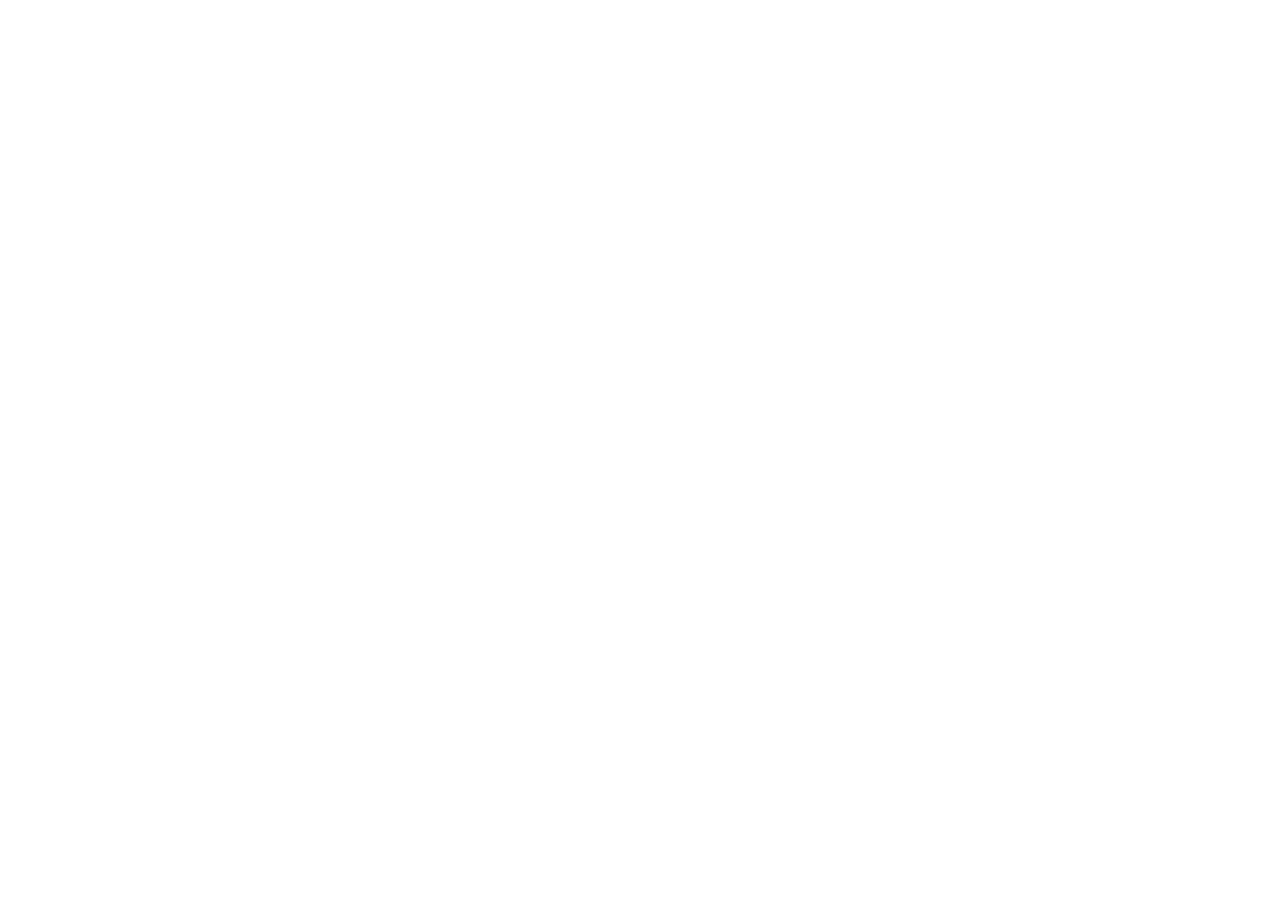
==== index.html @ dd800d95 "index.html aangemaakt" ====
<!DOCTYPE html>
<html lang="nl">
<head>
        <meta charset="UTF-8">
        <meta name="viewport" content="width=device-width, initial-scale=1.0">
        <Title>Designing for Recognition</Title>
        <link rel="stylesheet" href="https://khouam.github.io/look-and-feel-styleguide/styleguide-design-for-recognition.css">
        <link rel="stylesheet" href="styles.css">
</head>
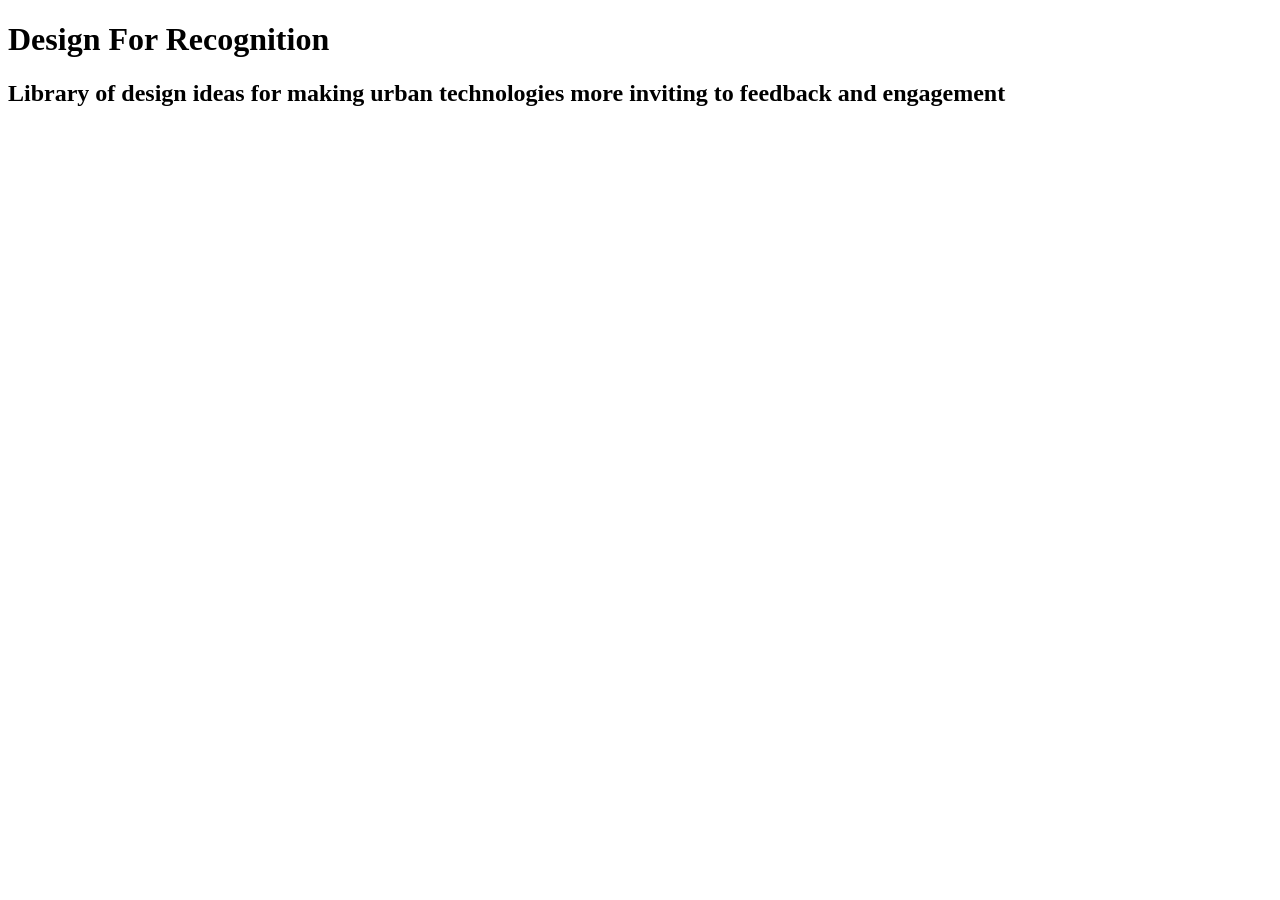
==== commit 2f53b022: "header, introduction toegevoegd" ====
--- a/index.html
+++ b/index.html
@@ -7,3 +7,10 @@
         <link rel="stylesheet" href="https://khouam.github.io/look-and-feel-styleguide/styleguide-design-for-recognition.css">
         <link rel="stylesheet" href="styles.css">
 </head>
+<body>
+    <header>
+        <h1>Design For Recognition</h1>
+    </header>
+    <section class="introduction">
+        <h2>Library of design ideas for making urban technologies more inviting to feedback and engagement</h2>
+    </section>
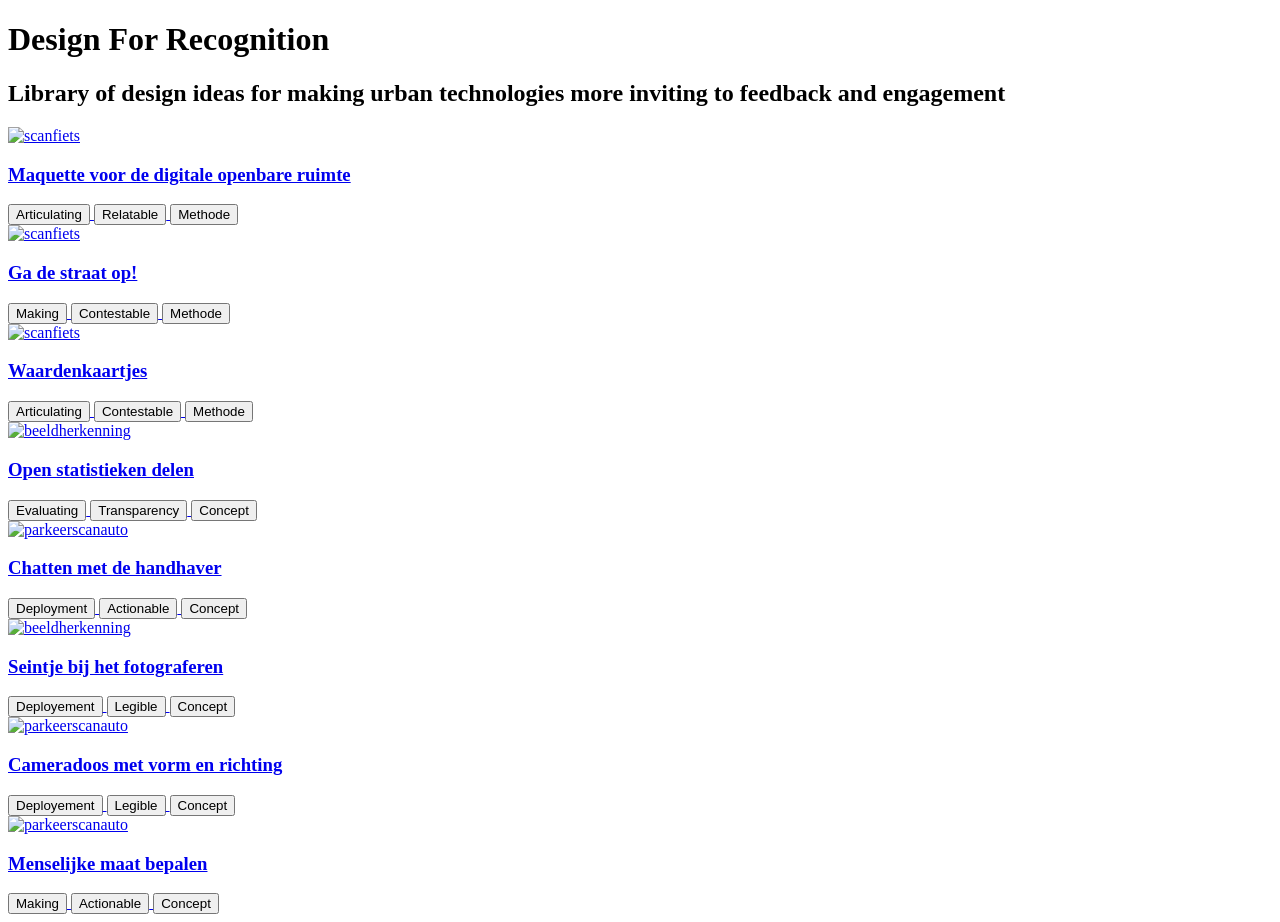
==== commit 971d31d2: "casestudies + lege footer toegevoegd" ====
--- a/index.html
+++ b/index.html
@@ -14,3 +14,138 @@
     <section class="introduction">
         <h2>Library of design ideas for making urban technologies more inviting to feedback and engagement</h2>
     </section>
+<section class="case-studies">
+    <article class="card-wrapper case-study5" aria-label="Maquette Voor De Digitale Openbare Ruimite">
+              <a class="card-link" href="detailpagina's/casestudy5.html">
+              <div class="card">
+                  <section class="content">
+                      <img alt="scanfiets" class ="card-img" src="assets/SCANFIETSEXPERIMENT_ML-22-2048x1365.jpeg">  
+                      <h3 class="card-title">Maquette voor de digitale openbare ruimte</h3> 
+                       <section class="tags">
+                          <button href="#" class="bttn btn-process">Articulating</button>
+                          <button href="#" class="bttn btn-participatie">Relatable</button>
+                          <button href="#" class="bttn btn-uitvoering">Methode</button>
+                      </section>
+                  </section>
+              </div> 
+              </a>
+            </article>
+
+            <article class="card-wrapper case-study6" aria-label="Ga De Straat Op!">
+                <a class="card-link" href="detailpagina's/casestudy6.html">
+                <div class="card">
+                    <section class="content">
+                        
+                        <img alt="scanfiets" class ="card-img" src="assets/SCANFIETSEXPERIMENT_ML-22-2048x1365.jpeg">
+                        <h3 class="card-title">Ga de straat op!</h3>
+                         <section class="tags">
+                            <button href="#" class="bttn btn-process">Making</button>
+                            <button href="#" class="bttn btn-participatie">Contestable</button>
+                            <button href="#" class="bttn btn-uitvoering">Methode</button>
+                        </section>
+                   </section>   
+                </div> 
+                </a>
+            </article>
+
+            <article class="card-wrapper case-study7" aria-label="Waardenkaartjes">
+                <a class="card-link" href="detailpagina's/casestudy7.html">
+                
+                    <section class="content">
+                        
+                        <img alt="scanfiets" class ="card-img" src="assets/SCANFIETSEXPERIMENT_ML-22-2048x1365.jpeg">
+                        <h3 class="card-title">Waardenkaartjes</h3>
+                         <section class="tags">
+                            <button href="#" class="bttn btn-process">Articulating</button>
+                            <button href="#" class="bttn btn-participatie">Contestable</button>
+                            <button href="#" class="bttn btn-uitvoering">Methode</button>
+                        </section>
+                    </section>
+              
+                </a>
+            </article>  
+
+            <article class="card-wrapper case-study1" aria-label="Open Statistieken Delen">
+                <a class="card-link" href="detailpagina's/casestudy1.html">
+                <div class="card">
+                    <section class="content">
+                        <img alt="beeldherkenning " class ="card-img" src="assets/Human-Values-for-Smarter-Cities_01_main-image-1024x575.png">
+                        <h3 class="card-title">Open statistieken delen</h3>
+                        <section class="tags">
+                            <button href="#" class="bttn btn-process">Evaluating</button>
+                            <button href="#" class="bttn btn-participatie">Transparency</button>
+                            <button href="#" class="bttn btn-uitvoering">Concept</button>
+                        </section>
+                    </section> 
+                </div>    
+                </a>
+            
+            </article>
+             <article class="card-wrapper case-study2" aria-label="Chatten Met De Handhaver">
+                <a href="detailpagina's/casestudy2.html">
+                <div class="card">
+                    <section class="content">
+
+                        <img alt="parkeerscanauto" class ="card-img" src="assets/Human-Values-for-Smarter-Cities_02_MDD-students-prototype-1024x768.jpeg">
+                        <h3 class="card-title">Chatten met de handhaver</h3>
+                         <section class="tags">
+                            <button href="#" class="bttn btn-process">Deployment</button>
+                            <button href="#" class="bttn btn-participatie">Actionable</button>
+                            <button href="#" class="bttn btn-uitvoering">Concept</button>
+                        </section>
+                     </section>
+                </div>  
+                </a>         
+            </article>
+            <article class="card-wrapper case-study3" aria-label="Seintje Bij Het Fotograferen">
+                <a class="card-link" href="detailpagina's/casestudy3.html">
+                <div class="card">
+                    <section class="content">
+                        <img alt="beeldherkenning" class ="card-img" src="assets/Human-Values-for-Smarter-Cities_01_main-image-1024x575.png">
+                        <h3 class="card-title">Seintje bij het fotograferen</h3>
+                         <section class="tags">
+                            <button href="#" class="bttn btn-process">Deployement</button>
+                            <button href="#" class="bttn btn-participatie">Legible</button>
+                            <button href="#" class="bttn btn-uitvoering">Concept</button>
+                        </section>
+                    </section>  
+                </div>
+                </a>
+            </article>
+            <article class="card-wrapper case-study4" aria-label="Cameradoos Met Vorm En Richting">
+                <a class="card-link" href="detailpagina's/casestudy4.html">
+                <div class="card">
+                    <section class="content">
+                        
+                        <img alt="parkeerscanauto " class ="card-img" src="assets/Human-Values-for-Smarter-Cities_02_MDD-students-prototype-1024x768.jpeg">
+                        <h3 class="card-title">Cameradoos met vorm en richting</h3>
+                         <section class="tags">
+                            <button href="#" class="bttn btn-process">Deployement</button>
+                            <button href="#" class="bttn btn-participatie">Legible</button>
+                            <button href="#" class="bttn btn-uitvoering">Concept</button>
+                        </section>
+                    </section>  
+                </div>  
+                </a>
+            </article>
+            <article class="card-wrapper case-study8" aria-label="Menselijke Maat Bepalen">
+                <a class="card-link" href="detailpagina's/casestudy8.html">
+                <div class="card">
+                    <section class="content">
+                        
+                        <img alt="parkeerscanauto" class ="card-img" src="assets/Human-Values-for-Smarter-Cities_02_MDD-students-prototype-1024x768.jpeg">
+                        <h3 class="card-title">Menselijke maat bepalen</h3>
+                         <section class="tags">
+                            <button href="#" class="bttn btn-process">Making</button>
+                            <button href="#" class="bttn btn-participatie">Actionable</button>
+                            <button href="#" class="bttn btn-uitvoering">Concept</button>
+                        </section>
+                    </section>
+                </div> 
+                </a>
+            </article>
+        </section>
+</body>
+<footer>
+
+</footer>
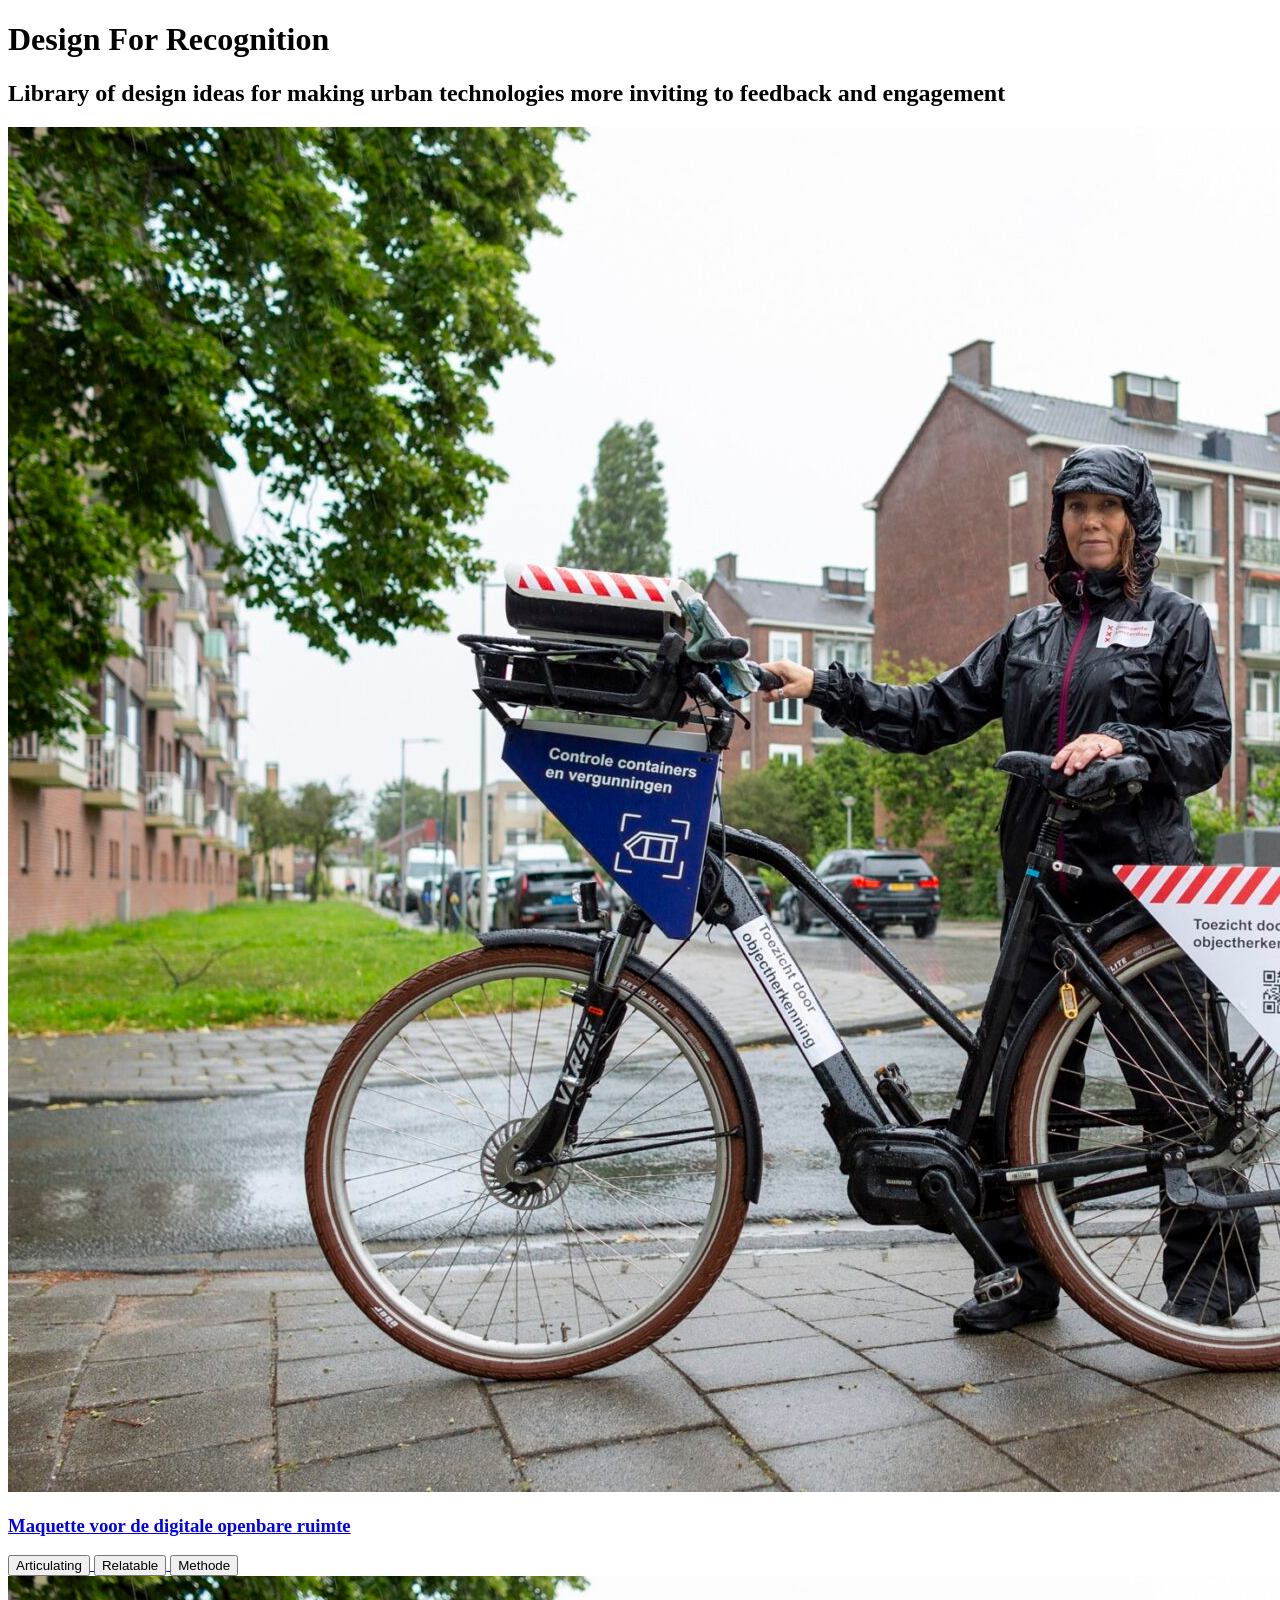
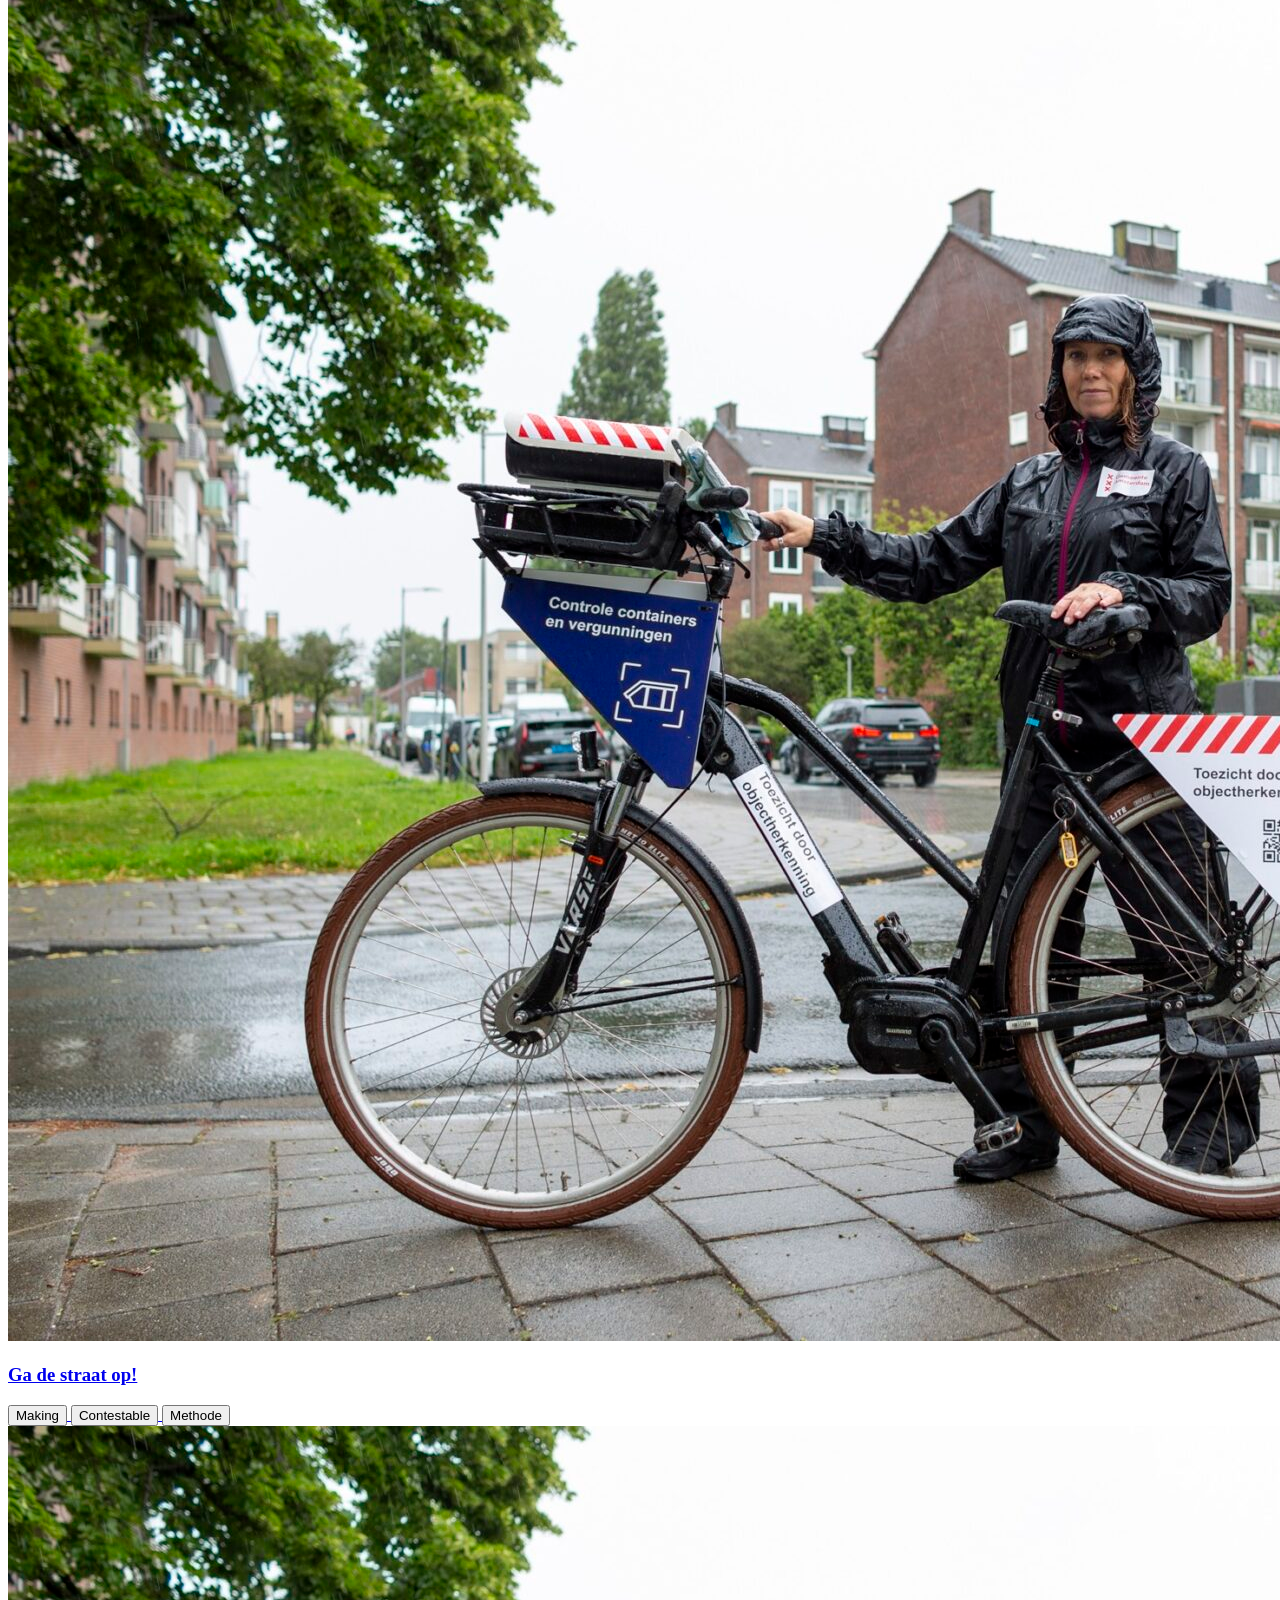
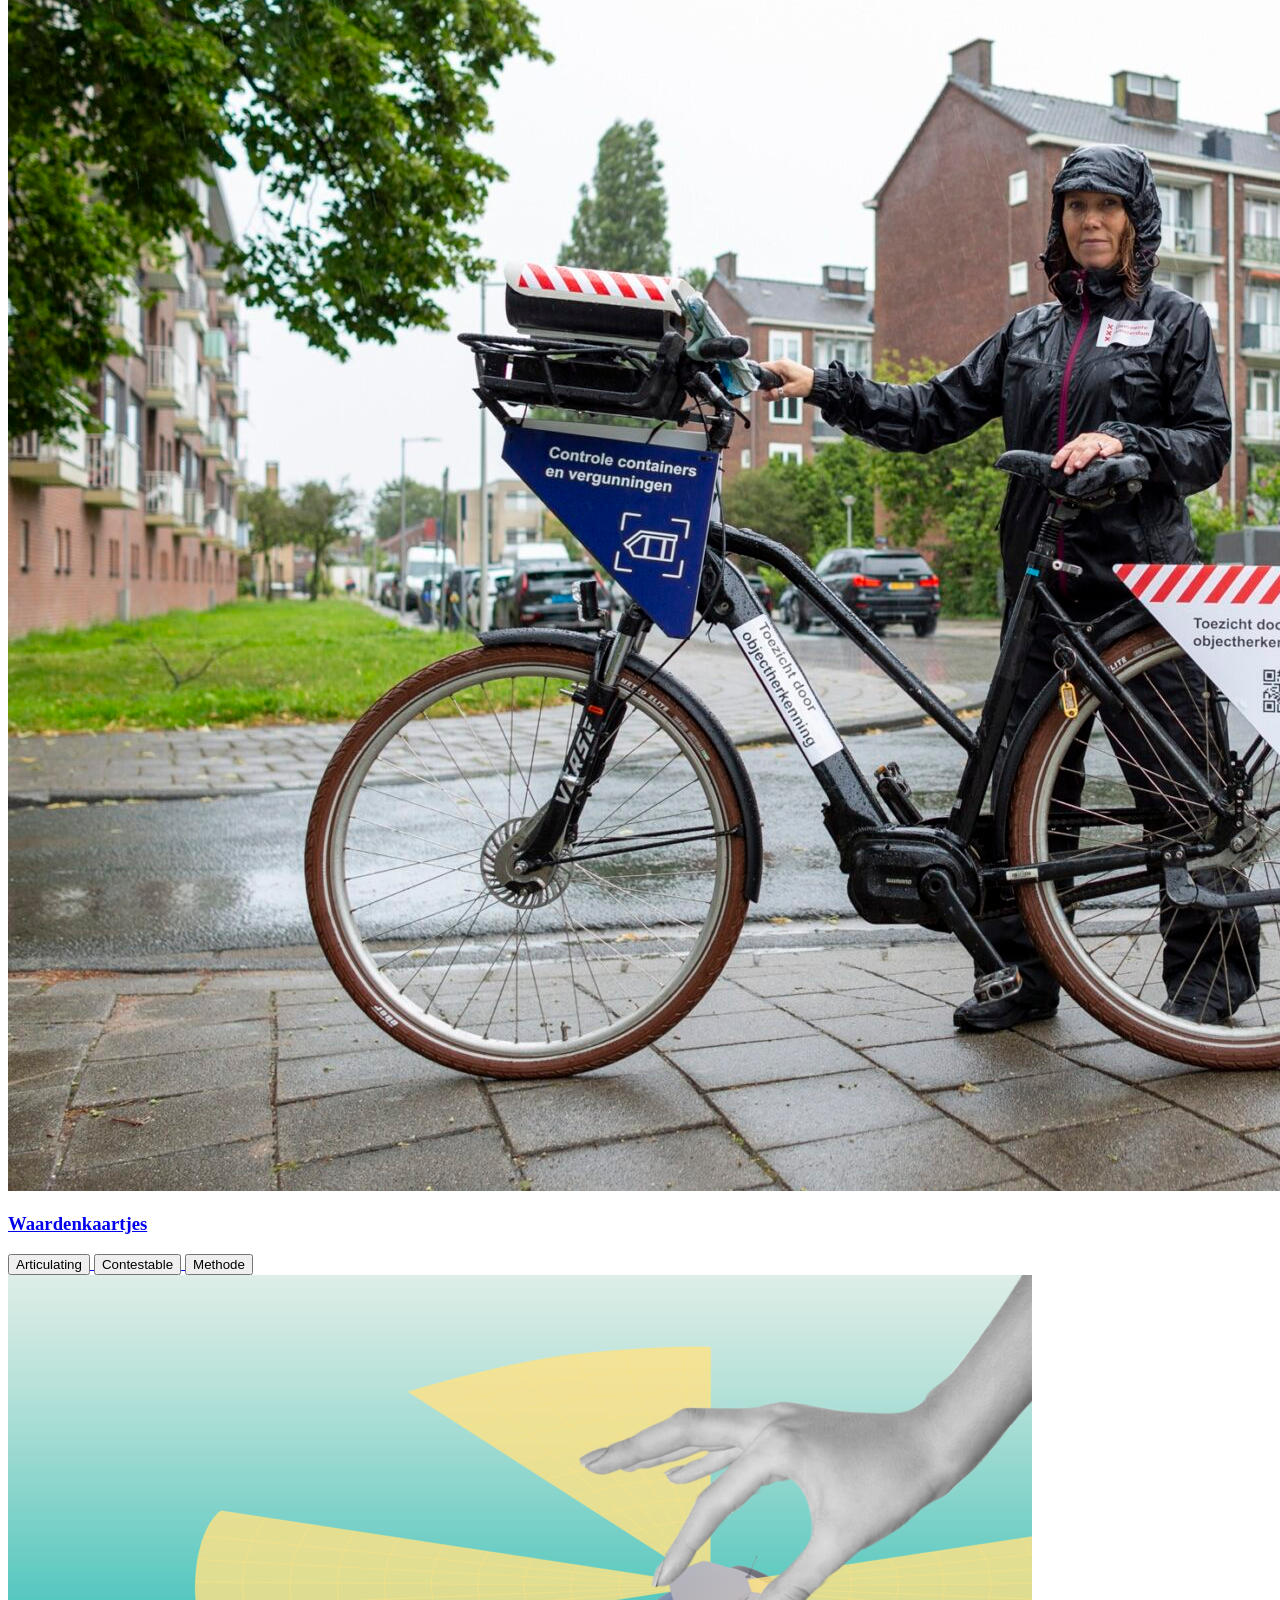
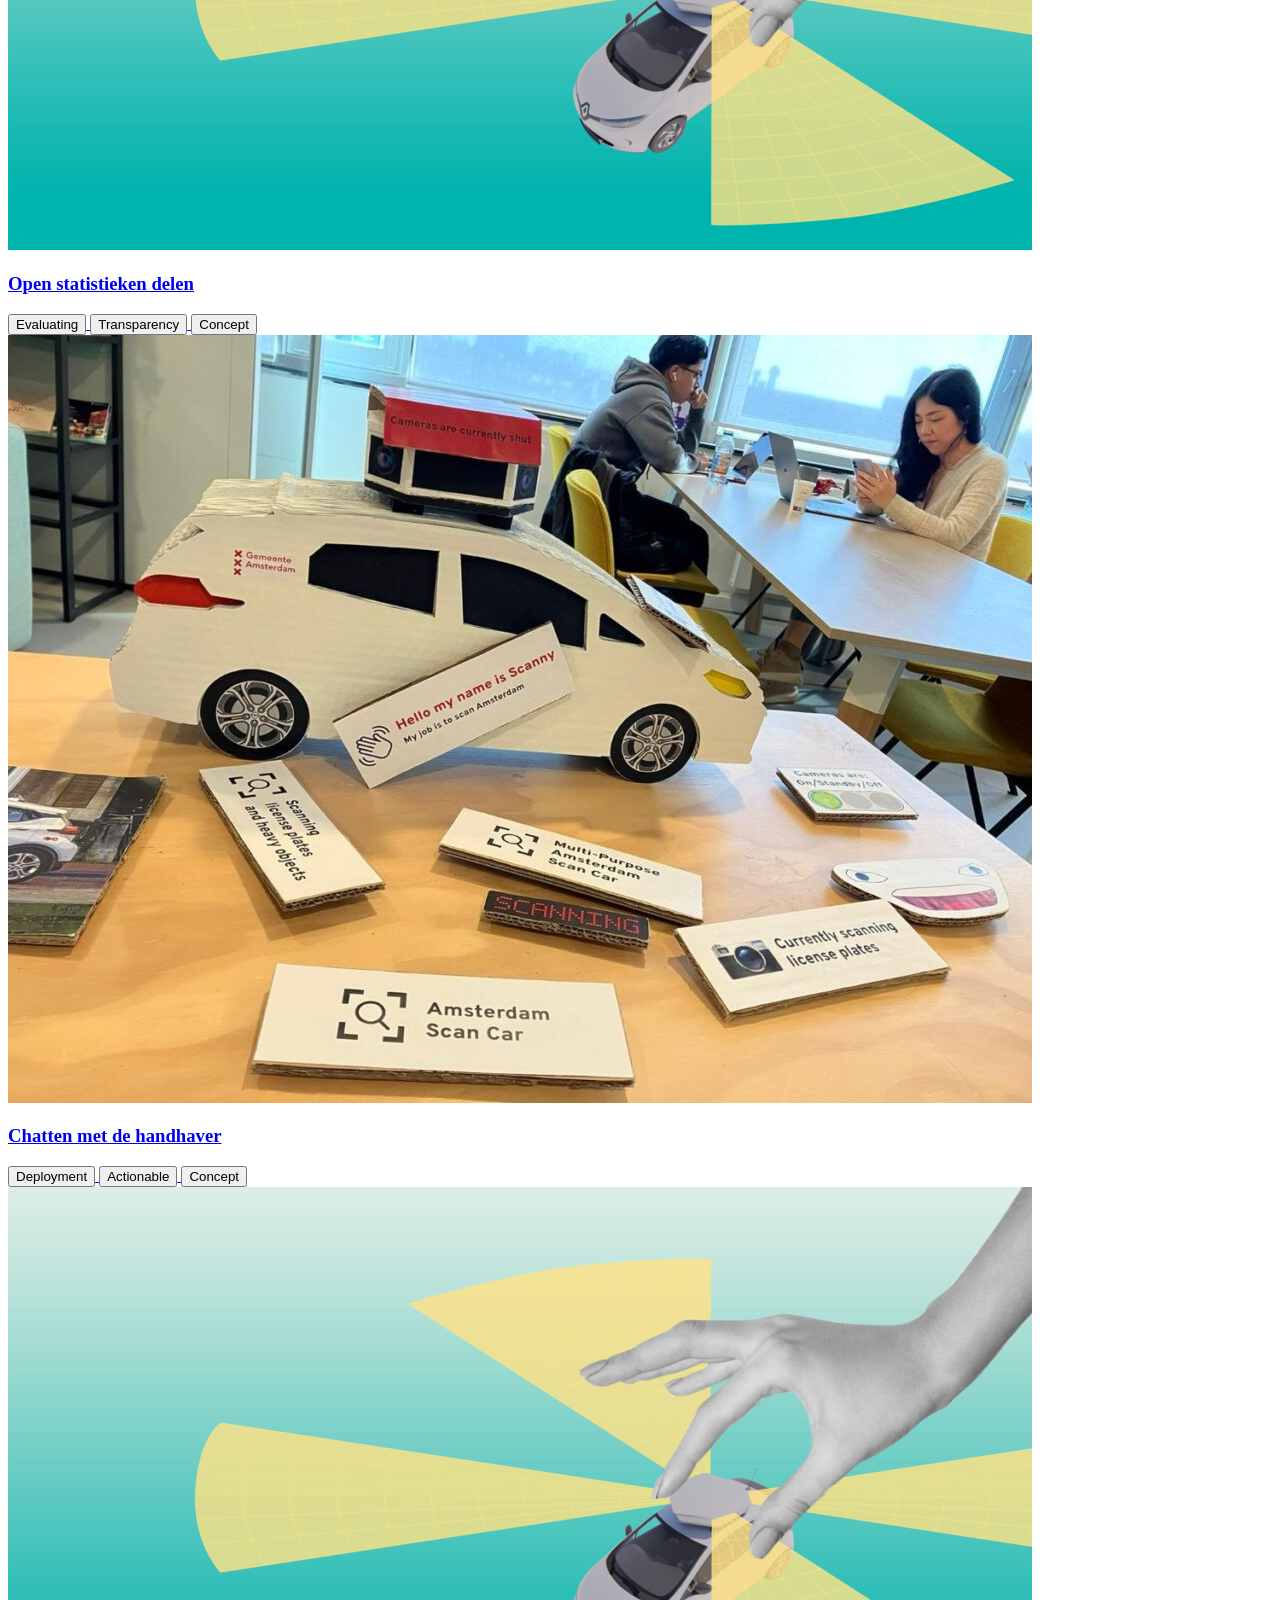
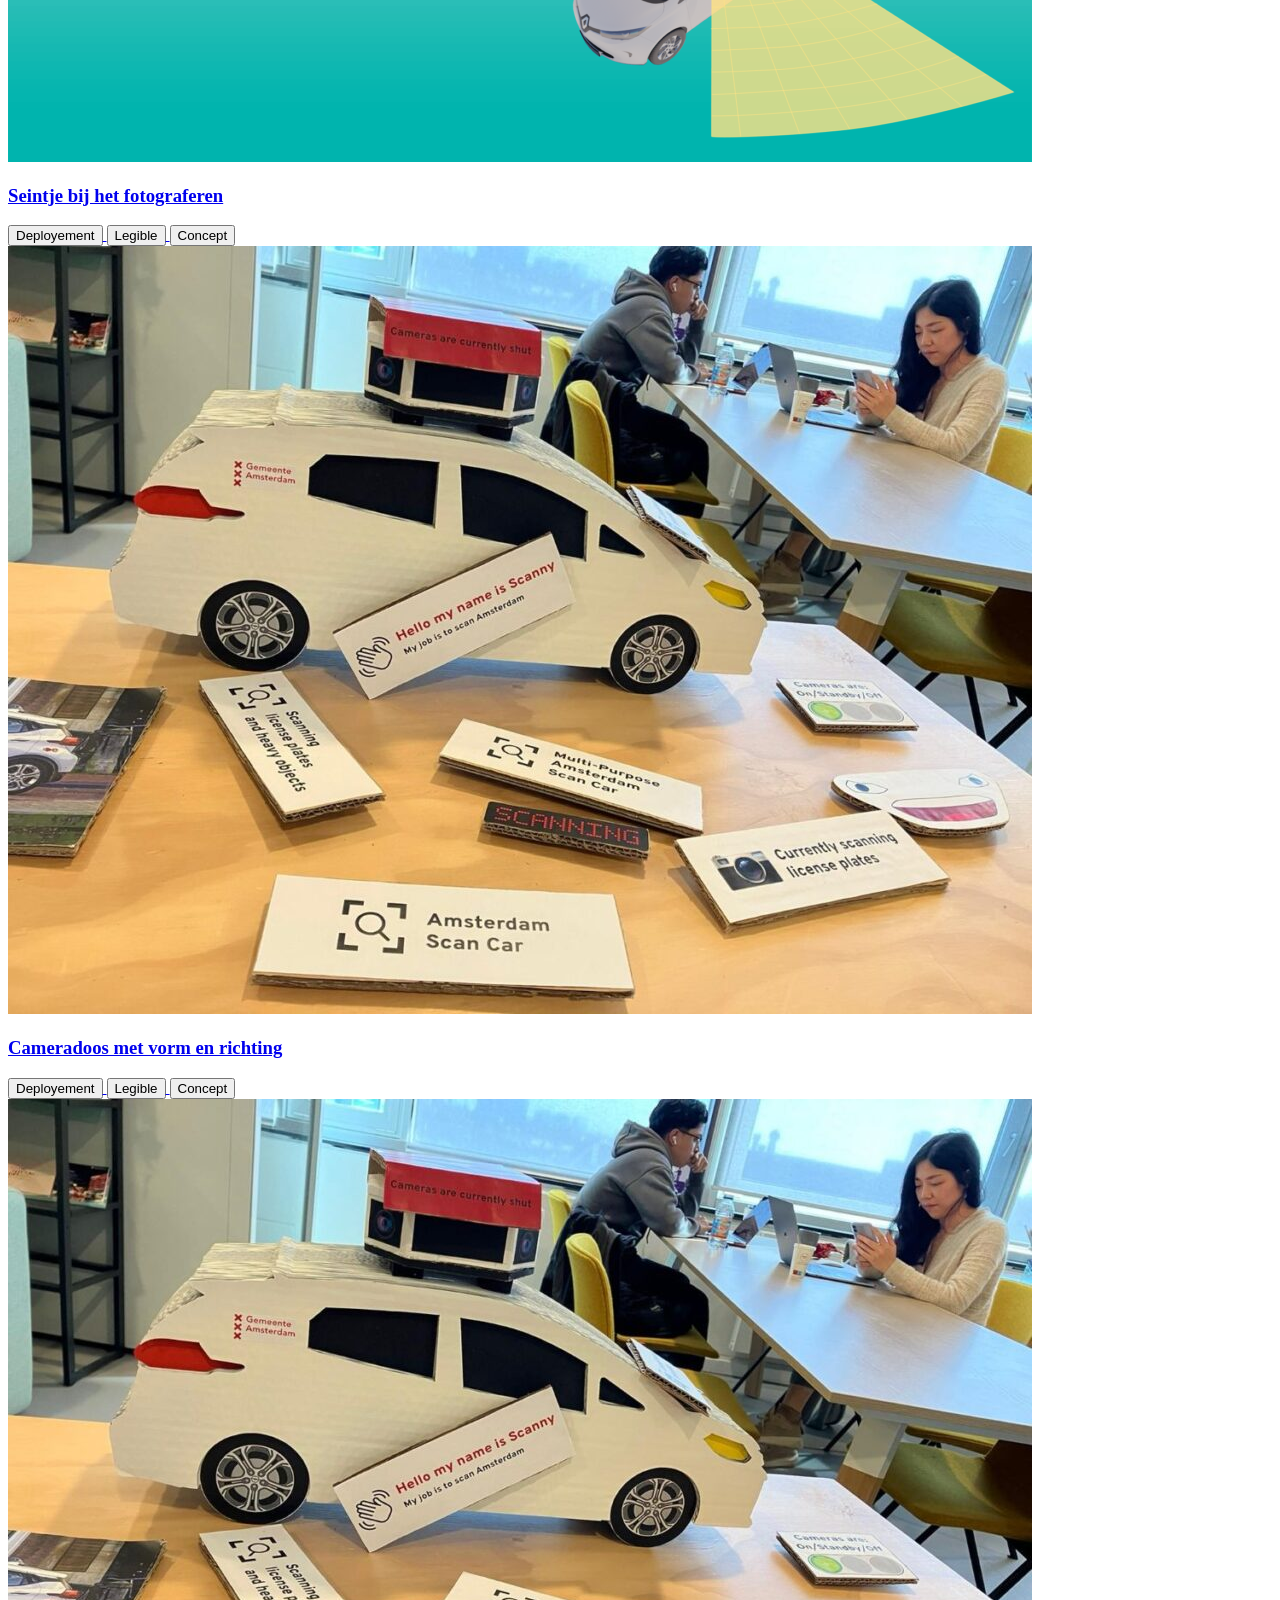
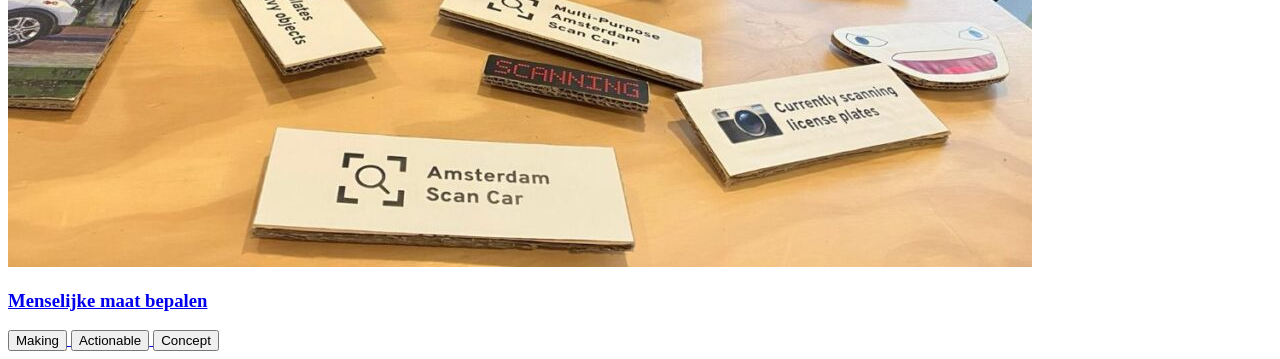
==== commit 44f88ab1: "header class name change" ====
--- a/index.html
+++ b/index.html
@@ -8,7 +8,7 @@
         <link rel="stylesheet" href="styles.css">
 </head>
 <body>
-    <header>
+    <header class="header-banner">
         <h1>Design For Recognition</h1>
     </header>
     <section class="introduction">
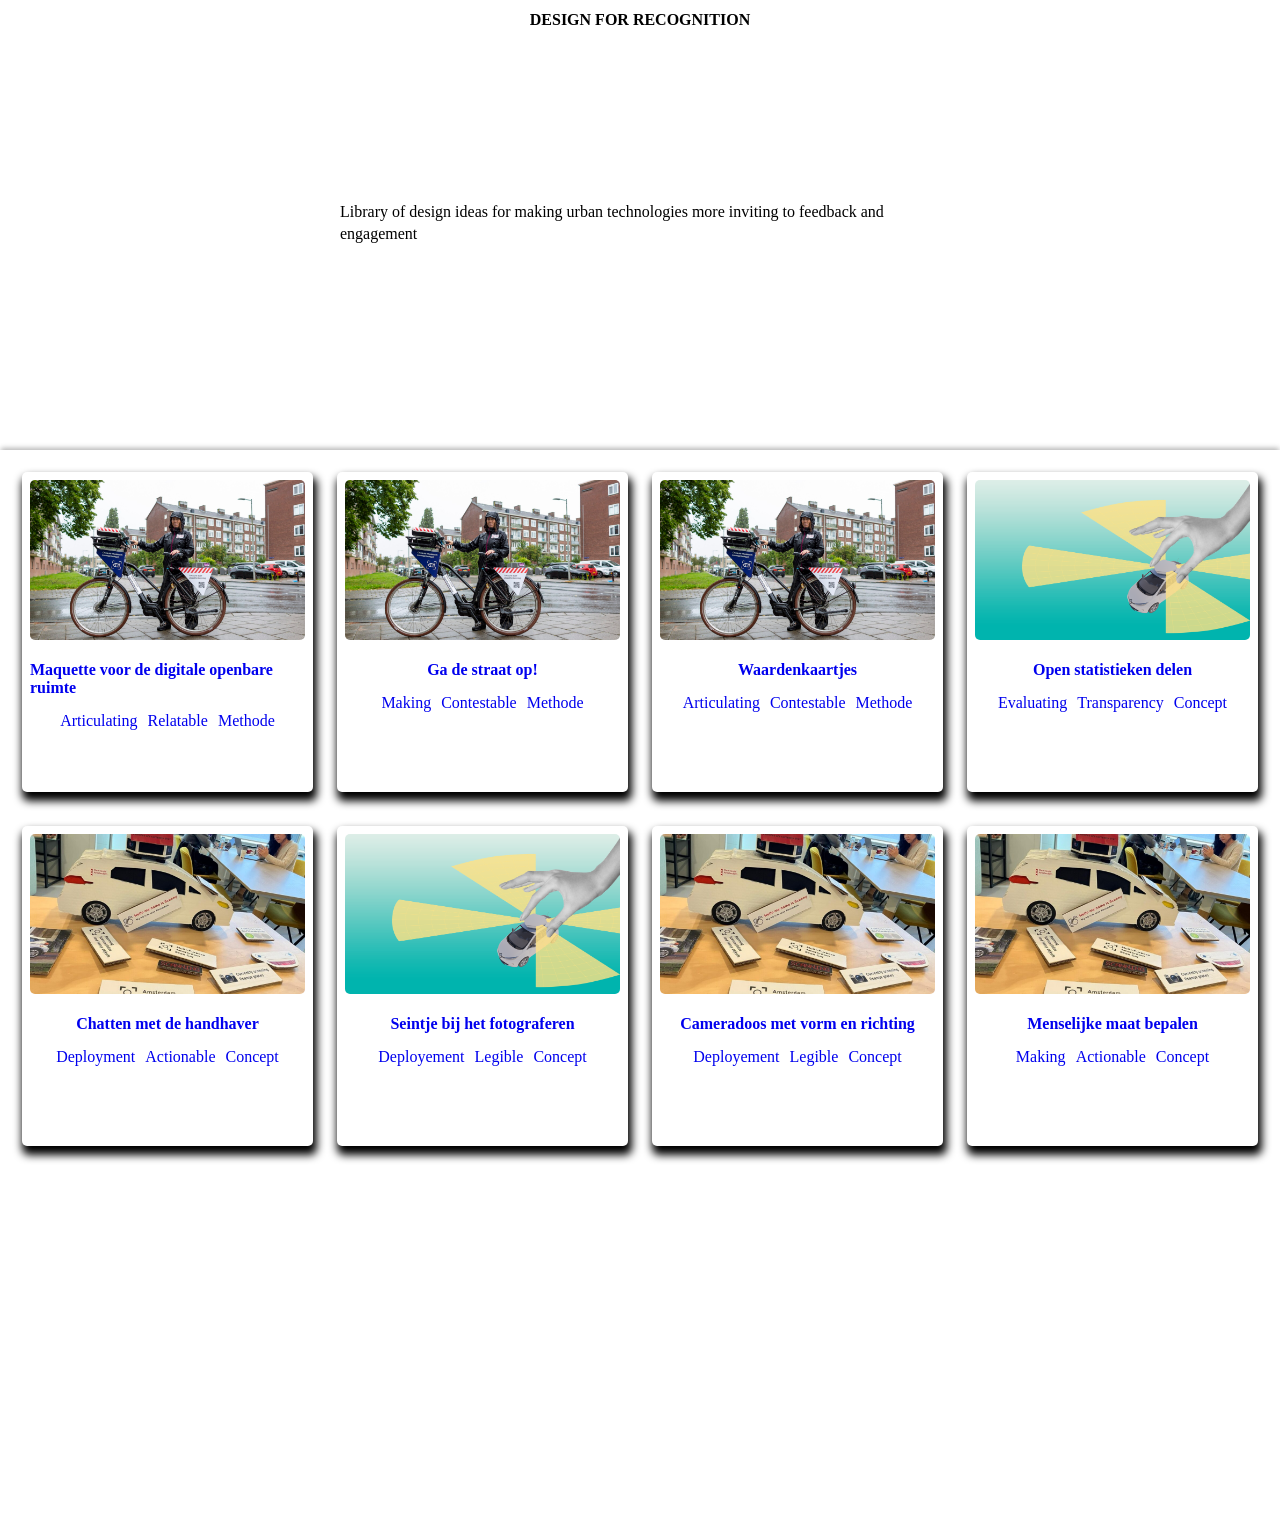
==== commit 3745d646: "interactie js" ====
--- a/index.html
+++ b/index.html
@@ -6,6 +6,7 @@
         <Title>Designing for Recognition</Title>
         <link rel="stylesheet" href="https://khouam.github.io/look-and-feel-styleguide/styleguide-design-for-recognition.css">
         <link rel="stylesheet" href="styles.css">
+        <script defer src="script.js"></script>
 </head>
 <body>
     <header class="header-banner">
--- a/styles.css
+++ b/styles.css
@@ -0,0 +1,193 @@
+* {
+    box-sizing: border-box;
+    scroll-behavior: smooth;
+}
+
+body {
+  margin: 0;
+  padding: 0;
+  box-sizing: border-box;
+  background-color: var(--color-text-secondary);
+}
+
+
+.header-banner {
+    display: flex;
+    flex-direction: row;
+    position: fixed;
+    width: 100%;
+    height: auto;
+    background-color: var(--color-secondary);
+    overflow-y: scroll;
+    transition: all 0.3s;
+    /* box-shadow: 0px 4px 5px -1px rgba(0, 0, 0, 0.296); */
+
+    @media screen and (min-width: 481px) {
+        height: 95px;
+        width: 100%; 
+        align-content: center;
+        justify-content: center;
+    }
+    @media screen and (min-width: 961px) {
+        height: 92px;
+        width: 100%;
+        align-content: center;
+        justify-content: center;
+    }
+}
+
+/* .change{
+  background-color: var(--color-text-primary);
+  font-size: var(--font-size-h3);
+} */
+
+.introduction {
+    display: flex;
+    flex-direction: column;
+    justify-content: center;
+    align-items: center;
+    background-color: var(--color-text-primary);
+    width: 100%;
+    height: 50vh;
+
+    @media screen and(min-width: 961px) {
+        flex-direction: row;
+        justify-content: space-between;
+        padding-right: 380px;
+        
+    }
+}
+/* Typografie */
+h1 {
+  font-size: clamp(2.25rem, 1.0141rem + 5.0704vw, 4.5rem);
+  font-weight: 600;
+  text-transform: uppercase;
+  transition: font-size 0.3s ease;
+}
+
+h1.change {
+  font-size: var(--font-size-h3);
+}
+
+h2 {
+  font-size: var(--font-size-h4);
+  font-weight: var(--font-weight-light);
+  color: var(--color-highlight);
+  margin-top: 10px;
+  line-height: 1.4;
+  max-width: 75ch;
+}
+
+h3{
+  font-size: var(--font-size-h5);
+}
+
+a {
+  text-decoration: none;
+}
+
+/* Card styling */
+.case-studies {
+  background: var(--color-primary);
+  box-shadow: 0px -3px 5px -1px rgba(0, 0, 0, 0.296);
+  padding: 10px;
+  display: grid;
+  grid-template-columns: 1fr;
+  row-gap: 10px;
+
+  @media screen and (min-width: 481px) {
+    grid-template-columns: 1fr 1fr;
+  }
+  @media screen and (min-width: 961px) {
+    grid-template-columns: repeat(4, 1fr);
+    grid-template-rows: repeat(3, 1fr);
+  }
+}
+
+.card-wrapper {
+  background-color: var(--color-secondary);
+  margin: 12px;
+  padding: 0.5em;
+  border-radius: 5px;
+  max-width: 480px;
+  min-height: 320px;
+  box-shadow: 2px 7px 8px 2px #000000;
+
+  transition: scale 0.4s ease;
+
+  &:hover,
+  &:focus-visible {
+    scale: 1.1;
+  }
+}
+
+.card{  
+  display: flex;
+  flex-direction: column;
+}
+
+.card-img {
+  border-radius: 5px;
+  height: 160px;
+  width: 100%;
+  object-fit: cover;
+  object-position: center;
+  margin-bottom: 5px;
+} 
+
+.content {
+  display: flex;
+  flex-direction: column;
+  align-items: center;
+  color: var(--color-text-secondary);
+}
+
+
+/* button styling */
+.tags {
+  display: flex;
+  flex-flow: row wrap;
+  gap: 10px;
+  line-height: 1;
+}
+
+.bttn {
+  font-family: var(--font-family-heading);
+        font-weight: var(--font-weight-normal);
+        font-size: var(--font-size-p-s);
+        text-decoration: none;
+        line-height: var(--line-hight-s);
+        cursor: pointer;
+        padding: var(--btn-padding);
+        text-align: left;
+        vertical-align: middle;
+}
+
+.btn-process {
+  background-color: var(--color-text-secondary);
+        border: 2px solid var(--color-text-secondary);
+        color: var(--color-text-primary);
+        &:hover {
+            background-color: var(--color-primary);
+            box-shadow: inset 0px 0px 7px 2px rgba(0, 0, 0, 0.296);
+        }
+    }
+.btn-participatie {
+background-color: var(--color-highlight);
+        border: 2px solid var(--color-highlight);
+        color: var(--color-text-primary);
+        &:hover {
+            background-color: var(--color-primary);
+            box-shadow: inset 0px 0px 7px 2px rgba(0, 0, 0, 0.296);
+        }
+    }
+
+.btn-uitvoering {
+background-color: var(--color-tertiary);
+        border: 2px solid var(--color-tertiary);
+        color: var(--color-text-primary);
+        &:hover {
+            background-color: var(--color-primary);
+            /* box-shadow: inset 0px 0px 7px 2px rgba(0, 0, 0, 0.296); */
+        }
+    }
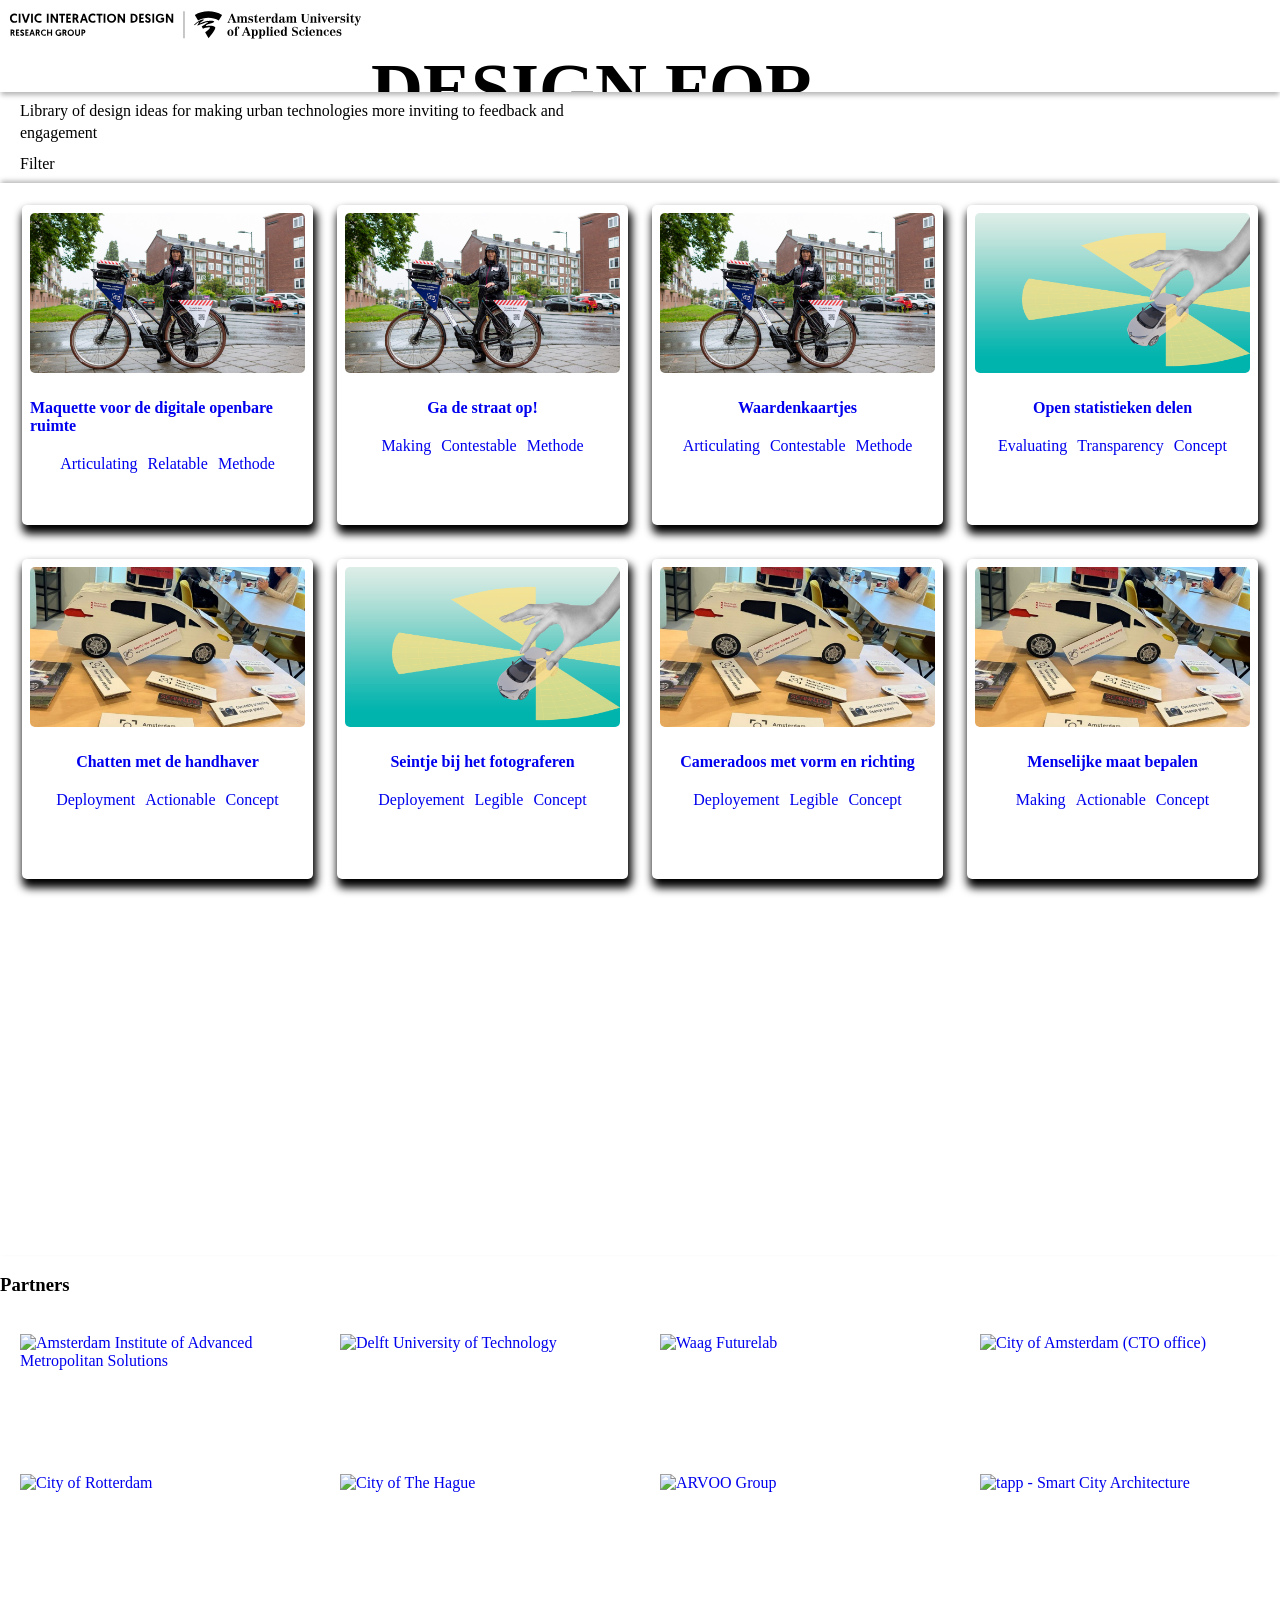
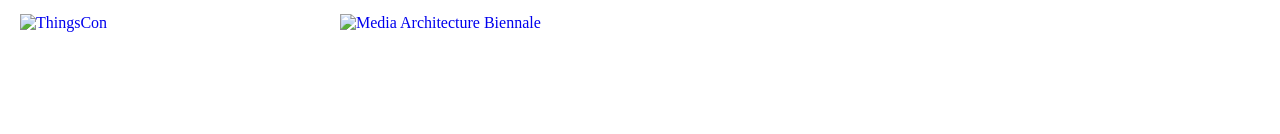
==== commit d85622ed: "content outline #15" ====
--- a/index.html
+++ b/index.html
@@ -10,56 +10,67 @@
 </head>
 <body>
     <header class="header-banner">
+       <svg xmlns="http://www.w3.org/2000/svg" viewBox="0 0 600 47" xml:space="preserve"><path d="m316 6.3 5.6 9.5c5.4-3.1 11.5-4.8 17.7-4.8 6.2 0 12.4 1.6 17.7 4.8l5.6-9.5c-6.8-4-14.8-6.3-23.3-6.3S322.9 2.3 316 6.3zM528.8 7.5c1 0 1.8-.8 1.8-1.8s-.8-1.8-1.8-1.8-1.8.8-1.8 1.8c.1 1 .8 1.8 1.8 1.8zM533.6 11.1l2.8 6.9c.2.5.4 1.1.6 1.6h1.4c.3-.8.5-1.6.9-2.4l2.5-6.2c.3-.8.6-1.4 1.3-1.4v-.5h-3.3v.6h.5c.4 0 .7.2.7.6 0 .2-.1.4-.2.7l-2.1 5.2-2-5.3c-.1-.4-.2-.6-.2-.7 0-.4.4-.5.7-.5h.7v-.6h-5.7v.6h.4c.6 0 .7.5 1 1.4zM376.9 31.1c-3.3 0-5.2 2.3-5.2 5.5 0 3.3 1.8 5.6 5.2 5.6 3.3 0 5.2-2.3 5.2-5.6 0-3.2-1.8-5.5-5.2-5.5zm0 10.4c-1.5 0-2-1.2-2-4.8 0-4.1.9-4.8 2-4.8s2 .7 2 4.8c.1 3.6-.5 4.8-2 4.8zM548.7 19.9c2.6 0 4.2-1.4 4.5-3.9h-.9c0 1.6-1.1 3.2-2.9 3.2-2.4 0-2.6-2.2-2.6-4.3v-.5h6.6c0-3.2-1.2-5.6-4.7-5.6-3.3 0-5.2 2.3-5.2 5.5.1 3.2 1.9 5.6 5.2 5.6zm-.1-10.4c1.5 0 1.5 2 1.5 4.3h-3.4c.1-2.1.2-4.3 1.9-4.3zM531.9 18.9h-.7c-.6 0-.8-.3-.8-1.4v-3.9c0-1.6 0-3.2.1-4.9-.6.2-1.6.3-2.5.3h-2.2v.6h.7c.6 0 .8.3.8 1.4v6.4c0 1.1-.2 1.4-.8 1.4h-.7v.6h6.1v-.5zM514.3 11.1v6.4c0 1.1-.2 1.4-.8 1.4h-.7v.6h5.8v-.6h-.5c-.6 0-.8-.3-.8-1.4v-3.9c0-1.3 0-3.6 2-3.6 1.3 0 1.3 1.2 1.3 2.2v5.3c0 1.1-.2 1.4-.8 1.4h-.5v.6h5.6v-.6h-.5c-.6 0-.8-.3-.8-1.4v-5.8c0-1.7-1-3-3-3-1.5 0-2.5.7-3.4 1.9V8.7c-.7.2-1.5.3-2.2.3h-2.2v.6h.7c.6.1.8.3.8 1.5z"></path><path d="M337.2 25c-.9.1-1.9.3-2.1-.2-.2-.5 0-2.4 10.8-4.9 2.4-.6 3.3-.9 3.2-1.9-.1-.9-2.3-1.7-4.6-1.7s-9.1-.2-17.9 3.9c-1.1.5-1.9 1-2.1.7-.4-.6 2.4-3 5.4-4.7 1.1-.6 1.7-1.2 1.5-1.7-.4-.7-2.5-.8-8.5 2.2-3.1 1.7-5.8 3.9-8.2 6.5l1 .9c1-1 2-2 3.1-2.9.7-.6 4-3.1 4.3-2.3.1.3-.1.7-1.3 2.3-1 1.4-1.7 2.7-1.2 3.1.5.4 1.1.2 2.4-.6 1-.6 4.2-2.3 9.3-3.8 5.1-1.5 6.3-.9 6.4-.6.2.5-2.2 1.3-3.6 2-1.2.6-5.2 3-7.4 4.8 0 0 2.1 3.7 2.2 3.7 2.3-1.3 11-3.5 11.9-1.9 1 1.7-8.2 8.2-8.2 8.2l5.9 10.1s13.4-15.4 11.3-18.8c-2.4-3.3-10.5-2.7-13.6-2.4zM577.6 7.5c1 0 1.8-.8 1.8-1.8s-.8-1.8-1.8-1.8-1.8.8-1.8 1.8.8 1.8 1.8 1.8zM560.9 18.9h-1c-.6 0-.8-.3-.8-1.4v-3.6c0-2.2.9-3.6 1.5-3.6.2 0 .2.1.2.5 0 1.1.9 1.3 1.4 1.3 1.1 0 1.8-.5 1.8-1.5 0-1.3-1.1-1.8-2.1-1.8-1.4 0-2.3 1.1-2.8 2.2h-.1V8.7c-.7.2-1.5.3-2.2.3h-2.2v.6h.7c.6 0 .8.3.8 1.4v6.4c0 1.1-.2 1.4-.8 1.4h-.7v.6h6.3v-.5zM389 26c-2.8 0-4.1 1.8-4.1 4.5v1h-1.5v.6h1.5v7.8c0 1.1-.2 1.4-.8 1.4h-.7v.6h6.5v-.6h-1.2c-.6 0-.8-.3-.8-1.4v-7.8h2v-.6h-2v-1.9c0-1.1-.1-3 1.4-2.9.3 0 .7.1.7.4 0 .4-.6.5-.6 1.4 0 .9.6 1.3 1.4 1.3.9 0 1.4-.6 1.4-1.5 0-1.7-1.8-2.3-3.2-2.3zM596.7 9.1v.6h.5c.4 0 .7.1.7.7 0 .1-.1.4-.2.8l-1.9 4.9-2-5.3c-.1-.2-.1-.4-.1-.5 0-.5.5-.5.9-.5h.4v-.7h-5.7v.6h.5c.6 0 .9 1 1.1 1.6l3.4 8.7-.5 1.4c-.4 1.2-1 2.3-1.6 2.3-.2 0-.4-.2-.4-.4 0-.3.3-.5.3-1 0-.6-.4-1.2-1.3-1.2s-1.4.6-1.4 1.5c0 1.1 1 1.9 2 1.9 1.9 0 2.5-1 3.2-2.9l4.1-10.4c.3-.8.6-1.4 1.3-1.4v-.7h-3.3zM430.7 19.9c2.6 0 4.2-1.4 4.5-3.9h-.9c0 1.6-1.1 3.2-2.9 3.2-2.4 0-2.6-2.2-2.6-4.3v-.5h6.6c0-3.2-1.2-5.6-4.7-5.6-3.3 0-5.2 2.3-5.2 5.5s1.9 5.6 5.2 5.6zm-.1-10.4c1.5 0 1.5 2 1.5 4.3h-3.4c.1-2.1.2-4.3 1.9-4.3zM454.3 18v1.5h4.4v-.6h-.7c-.5 0-.8-.2-.8-1.4V4h-4.5v.6h.7c.8 0 .8.4.8 1.4v4.5c-.6-1.2-1.6-1.7-3-1.7-3 0-4 2.9-4 5.6 0 2.5 1.1 5.5 4 5.5 1.5 0 2.6-.6 3.1-1.9zm-2.3.8c-1.6 0-1.6-3.8-1.6-4.8s0-4.2 1.6-4.2c2 0 2.1 2.9 2.1 4.3.1 1.4.1 4.7-2.1 4.7zM478.9 18.9h-.5v.6h5.6v-.6h-.5c-.6 0-.8-.3-.8-1.4v-3.9c0-1.3 0-3.6 2-3.6 1.3 0 1.3 1.2 1.3 2.2v5.3c0 1.1-.2 1.4-.8 1.4h-.5v.6h5.6v-.6h-.5c-.6 0-.8-.3-.8-1.4v-5.8c0-1.7-1-3-3-3-1.7 0-2.6.6-3.5 1.9-.4-1.3-1.4-1.9-2.9-1.9s-2.5.7-3.4 1.9V8.7c-.7.2-1.5.3-2.2.3h-2.2v.6h.7c.6 0 .8.3.8 1.4v6.4c0 1.1-.2 1.4-.8 1.4h-.7v.6h5.8v-.6h-.5c-.6 0-.8-.3-.8-1.4v-3.9c0-1.3 0-3.6 2-3.6 1.3 0 1.3 1.2 1.3 2.2v5.3c.2 1.2 0 1.5-.7 1.5zM408.6 19.5c.9 0 2 .3 2.9.3 2.2 0 4.3-1 4.3-3.5 0-2.4-1.4-3-3.3-3.4-2.4-.6-3-.7-3-1.8 0-1.3 1-1.6 2.1-1.6 1.5 0 2.6 1.3 2.8 2.6h.7V8.7h-.1c-.2.2-.6.3-1.1.3-.7 0-1.4-.3-2.3-.3-2.3 0-4.1 1.1-4.1 3.6 0 2.1 1.5 2.7 3.1 3 2 .5 3 .8 3 2.1 0 1.1-1 1.7-2.1 1.7-2 0-2.9-1.2-3.4-3h-.7v3.8h.1c.3-.3.7-.4 1.1-.4zM376.3 18.9h-.6c-.7 0-1.1-.3-1.1-.9 0-.5.3-1.3.5-2l.6-1.3h5.3l.5 1.4c.4 1 .7 1.8.7 2.2 0 .6-.6.6-1.6.6v.6h6.7v-.6h-.3c-.8 0-1.1-.8-1.4-1.5l-3.9-10c-.4-1-.7-1.9-1-3h-1.9c-.3.9-.6 1.7-.9 2.5l-4.1 9.8c-.7 1.6-1.1 2.2-2.1 2.2v.6h4.5v-.6zM378.5 8l2.3 6H376l2.5-6zM512 4.7h-4.1v.6h.5c1 0 1 .6 1 3.2v5.9c0 3-1.8 4.5-3.7 4.5-1.7 0-3.3-1-3.3-3.8V8.5c0-2.7 0-3.2 1-3.2h.5v-.6h-6.4v.6h.5c1 0 1 .6 1 3.2v6.2c0 3.1 2 5.2 5.9 5.2 3.3 0 5.3-2 5.3-5.1V8.5c0-2.7 0-3.2 1-3.2h.5v-.6zM465.2 13.3c-2.3 0-5.3.9-5.3 3.6 0 1.9 1.5 2.9 3.3 2.9 1.1 0 2.4-.4 3-1.4.4 1 1.4 1.4 2.3 1.4 2.6 0 2.6-1.8 2.6-3.2h-.8c0 1 0 2.1-.7 2.1-.3 0-.5-.2-.5-.8v-6.2c0-2.4-2.3-2.9-4.3-2.9-1.5 0-4.2.4-4.2 2.4 0 .9.6 1.5 1.6 1.5.8 0 1.6-.5 1.6-1.4 0-.6-.5-1-.5-1.2 0-.5 1-.6 1.4-.6 1.1 0 1.4.8 1.4 1.7v2.2c-.3-.1-.6-.1-.9-.1zm.9 3.4c0 1.8-1.1 2.1-1.6 2.1-1.1 0-1.4-1-1.4-1.9 0-1.9.7-3 2.4-3 .2 0 .4 0 .6.1v2.7zM423.4 17.1c0 .7-.1 1.5-.9 1.5-1 0-1-.9-1-2.2V9.7h2.2v-.6h-2.2v-4h-.6c-.5 1.9-1.8 3.9-3.8 4v.6h1.5v7.4c0 1.4.8 2.7 3 2.7 1.9 0 2.7-.9 2.7-3v-.5h-.8v.8zM587.7 17.1c0 .7-.1 1.5-.9 1.5-1 0-1-.9-1-2.2V9.7h2.2v-.6h-2.2v-4h-.6c-.5 1.9-1.8 3.9-3.8 4v.6h1.5v7.4c0 1.4.8 2.7 3 2.7 1.9 0 2.7-.9 2.7-3v-.5h-.8v.8zM394.7 18.9h-.5v.6h5.6v-.6h-.5c-.6 0-.8-.3-.8-1.4v-3.9c0-1.3 0-3.6 2-3.6 1.3 0 1.3 1.2 1.3 2.2v5.3c0 1.1-.2 1.4-.8 1.4h-.5v.6h5.6v-.6h-.5c-.6 0-.8-.3-.8-1.4v-5.8c0-1.7-1-3-3-3-1.7 0-2.6.6-3.5 1.9-.4-1.3-1.4-1.9-2.9-1.9s-2.5.7-3.4 1.9V8.7c-.7.2-1.5.3-2.2.3h-2.2v.6h.7c.6 0 .8.3.8 1.4v6.4c0 1.1-.2 1.4-.8 1.4h-.7v.6h5.8v-.6h-.4c-.6 0-.8-.3-.8-1.4v-3.9c0-1.3 0-3.6 2-3.6 1.3 0 1.3 1.2 1.3 2.2v5.3c0 1.2-.2 1.5-.8 1.5zM570.1 12.9c-2.4-.6-3-.7-3-1.8 0-1.3 1-1.6 2.1-1.6 1.5 0 2.6 1.3 2.8 2.6h.7V8.7h-.1c-.3.2-.6.3-1.1.3-.7 0-1.4-.3-2.3-.3-2.3 0-4.1 1.1-4.1 3.6 0 2.1 1.5 2.7 3.1 3 2 .5 3 .8 3 2.1 0 1.1-1 1.7-2.1 1.7-2 0-2.9-1.2-3.4-3h-.7v3.8h.1c.3-.2.7-.3 1-.3.9 0 2 .3 2.9.3 2.2 0 4.3-1 4.3-3.5.1-2.5-1.3-3.1-3.2-3.5zM579.1 17.5v-3.9c0-1.6 0-3.2.1-4.9-.6.2-1.6.3-2.5.3h-2.2v.6h.7c.6 0 .8.3.8 1.4v6.4c0 1.1-.2 1.4-.8 1.4h-.7v.6h6.1v-.6h-.7c-.6.1-.8-.2-.8-1.3zM443.1 18.9h-1c-.6 0-.8-.3-.8-1.4v-3.6c0-2.2.9-3.6 1.5-3.6.3 0 .3.1.3.5 0 1.1.9 1.3 1.4 1.3 1.1 0 1.8-.5 1.8-1.5 0-1.3-1.1-1.8-2.1-1.8-1.4 0-2.3 1.1-2.8 2.2h-.1V8.7c-.7.2-1.5.3-2.2.3h-2.2v.6h.7c.6 0 .8.3.8 1.4v6.4c0 1.1-.2 1.4-.8 1.4h-.7v.6h6.3v-.5zM410.2 39.8l-3.9-10c-.4-1-.7-2-1-3h-1.9c-.2.9-.6 1.7-.9 2.5l-4.1 9.8c-.7 1.6-1.1 2.2-2.1 2.2v.6h4.5v-.6h-.6c-.7 0-1.1-.3-1.1-.9 0-.5.3-1.3.5-2l.6-1.3h5.3l.5 1.4c.4 1 .7 1.8.7 2.2 0 .6-.6.6-1.6.6v.6h6.7v-.6h-.4c-.6 0-.9-.8-1.2-1.5zm-9.5-3.4 2.5-6 2.3 6h-4.8zM432.5 31.1c-1.3 0-2.5.6-3.1 1.9v-1.9c-.7.2-1.6.3-2.5.3h-1.8v.6h.5c1 0 .9.8.9 3v9.1c0 1-.1 1.7-.8 1.7h-.7v.6h6v-.6h-.7c-.9 0-.9-.5-.9-2.3v-3c.5 1.1 1.7 1.7 3 1.7 2.9 0 4-3 4-5.5.2-2.7-.8-5.6-3.9-5.6zm-.8 10.1c-2.1 0-2.1-3.4-2.1-4.7 0-1.4.2-4.3 2.1-4.3 1.6 0 1.6 3.2 1.6 4.2s0 4.8-1.6 4.8zM419.8 31.1c-1.3 0-2.5.6-3.1 1.9v-1.9c-.7.2-1.6.3-2.5.3h-1.8v.6h.5c1 0 .9.8.9 3v9.1c0 1-.1 1.7-.8 1.7h-.7v.6h6v-.6h-.7c-.9 0-.9-.5-.9-2.3v-3c.5 1.1 1.7 1.7 3 1.7 2.9 0 4-3 4-5.5.1-2.7-.9-5.6-3.9-5.6zm-.8 10.1c-2.1 0-2.1-3.4-2.1-4.7 0-1.4.2-4.3 2.1-4.3 1.6 0 1.6 3.2 1.6 4.2s0 4.8-1.6 4.8zM447.3 29.9c1 0 1.8-.8 1.8-1.8s-.8-1.8-1.8-1.8-1.8.8-1.8 1.8.8 1.8 1.8 1.8zM473.1 39.9V26.4h-4.5v.6h.6c.8 0 .8.4.8 1.4v4.5c-.6-1.2-1.6-1.7-3-1.7-3 0-4 2.9-4 5.6 0 2.5 1.1 5.5 4 5.5 1.5 0 2.7-.5 3.1-1.9v1.5h4.4v-.6h-.7c-.4 0-.7-.2-.7-1.4zm-5.2 1.3c-1.6 0-1.6-3.8-1.6-4.8s0-4.2 1.6-4.2c2 0 2.1 2.9 2.1 4.3 0 1.3 0 4.7-2.1 4.7zM484.4 29.8c0-1.6 1.5-2.3 2.9-2.3 1.9 0 3.4 1.3 3.5 3.1h.8v-3.8h-.7c0 .2-.2.4-.6.4-.7 0-1.9-.5-3.1-.5-2.7 0-4.9 1.5-4.9 4.5 0 5.5 7.8 3.8 7.8 7.6 0 1.6-1.1 2.7-2.9 2.7-2.1 0-4-1.5-4-3.6h-.8v4.2h.7c.1-.3.2-.4.6-.4.8 0 2.1.5 3.6.5 2.7 0 5.2-1.7 5.2-4.7-.2-6-8.1-4.1-8.1-7.7zM448.8 39.9V36c0-1.6 0-3.2.1-4.9-.6.2-1.6.3-2.5.3h-2.2v.6h.7c.6 0 .8.3.8 1.4v6.4c0 1.1-.2 1.4-.8 1.4h-.7v.6h6.1v-.6h-.7c-.6.1-.8-.2-.8-1.3zM454.7 36.7h6.6c0-3.2-1.2-5.6-4.7-5.6-3.3 0-5.2 2.3-5.2 5.5 0 3.3 1.8 5.6 5.2 5.6 2.6 0 4.2-1.4 4.5-3.9h-.9c0 1.7-1.1 3.2-2.9 3.2-2.4 0-2.6-2.2-2.6-4.3v-.5zm1.8-4.8c1.5 0 1.5 2 1.5 4.3h-3.4c.1-2.1.2-4.3 1.9-4.3zM499.9 41.5c-2.3 0-2.3-3-2.3-4.7 0-2.4.1-5 1.9-5 .5 0 1.2.4 1.2.9 0 .2-.3.4-.3 1 0 .8.5 1.4 1.4 1.4 1.1 0 1.6-.7 1.6-1.7 0-.7-.9-2.3-3.7-2.3-2.5 0-5.3 1.5-5.3 5.4 0 3.1 1.5 5.7 4.9 5.7 2.6 0 4-1.3 4.3-3.8h-.9c-.2 1.7-.9 3.1-2.8 3.1zM509.1 39.9V36c0-1.6 0-3.2.1-4.9-.6.2-1.6.3-2.5.3h-2.2v.6h.7c.6 0 .8.3.8 1.4v6.4c0 1.1-.2 1.4-.8 1.4h-.7v.6h6.1v-.6h-.6c-.7.1-.9-.2-.9-1.3zM515 36.7h6.6c0-3.2-1.2-5.6-4.7-5.6-3.3 0-5.2 2.3-5.2 5.5 0 3.3 1.8 5.6 5.2 5.6 2.6 0 4.2-1.4 4.5-3.9h-.9c0 1.7-1.1 3.2-2.9 3.2-2.4 0-2.6-2.2-2.6-4.3v-.5zm1.8-4.8c1.5 0 1.5 2 1.5 4.3H515c0-2.1.1-4.3 1.8-4.3zM541.7 41.5c-2.3 0-2.3-3-2.3-4.7 0-2.4.1-5 1.9-5 .5 0 1.2.4 1.2.9 0 .2-.3.4-.3 1 0 .8.5 1.4 1.4 1.4 1.1 0 1.6-.7 1.6-1.7 0-.7-.9-2.3-3.7-2.3-2.5 0-5.3 1.5-5.3 5.4 0 3.1 1.5 5.7 4.9 5.7 2.6 0 4-1.3 4.3-3.8h-.9c-.1 1.7-.9 3.1-2.8 3.1zM509.4 28.1c0-1-.8-1.7-1.8-1.8-1 0-1.8.8-1.8 1.8s.8 1.7 1.8 1.8c1 0 1.8-.8 1.8-1.8zM442.2 39.9V26.4h-4.5v.6h.7c.6 0 .8.3.8 1.4v11.5c0 1.1-.2 1.4-.8 1.4h-.7v.6h6.1v-.6h-.8c-.6 0-.8-.3-.8-1.4zM563.5 35.3c-2.4-.6-3-.7-3-1.8 0-1.3 1-1.6 2.1-1.6 1.5 0 2.6 1.3 2.8 2.6h.7v-3.4h-.1c-.3.2-.6.3-1.1.3-.7 0-1.4-.3-2.3-.3-2.3 0-4.1 1.1-4.1 3.6 0 2.1 1.5 2.7 3.1 3 2 .5 3 .8 3 2.1 0 1.1-1 1.7-2.1 1.7-2 0-2.9-1.2-3.4-3h-.7v3.8h.1c.2-.1.6-.3 1-.3.9 0 2 .3 2.9.3 2.2 0 4.3-1 4.3-3.5.1-2.5-1.3-3.1-3.2-3.5zM550.1 36.7h6.6c0-3.2-1.2-5.6-4.7-5.6-3.3 0-5.2 2.3-5.2 5.5 0 3.3 1.8 5.6 5.2 5.6 2.6 0 4.2-1.4 4.5-3.9h-.9c0 1.7-1.1 3.2-2.9 3.2-2.4 0-2.6-2.2-2.6-4.3v-.5zm1.8-4.8c1.5 0 1.5 2 1.5 4.3H550c.1-2.1.2-4.3 1.9-4.3zM533.8 39.9v-5.8c0-1.7-1-3-3-3-1.5 0-2.5.7-3.4 1.9v-1.9c-.7.2-1.5.3-2.2.3H523v.6h.7c.6 0 .8.3.8 1.4v6.4c0 1.1-.2 1.4-.8 1.4h-.7v.6h5.8v-.6h-.5c-.6 0-.8-.3-.8-1.4V36c0-1.3 0-3.6 2-3.6 1.3 0 1.3 1.2 1.3 2.2v5.3c0 1.1-.2 1.4-.8 1.4h-.5v.6h5.6v-.6h-.5c-.6 0-.8-.3-.8-1.4zM104.2 16.8h-5v-3.6h4.1v-2.7h-4.1V7.1h4.8V4.4h-7.8v15.1h8zM124.8 4.4l-5.3 15.1h3.1l1.3-3.9h5.1l1.3 3.9h3.1L128 4.4h-3.2zm-.2 8.7 1.7-5.4 1.8 5.4h-3.5zM148 7.1h3.5v12.4h3V7.1h3.6V4.4H148zM79 19.5h3V4.4h-3v10.3L72.6 4.4h-3.1v15.1h3V9.2l5 8zM141.8 16.9c-2.7 0-4.7-2.1-4.7-5 0-2.8 2-5 4.7-5 1.5 0 2.9.7 3.6 1.2l.9-2.7c-1-.7-2.5-1.4-4.5-1.4-4.5 0-7.9 3.4-7.9 7.8s3.1 7.8 7.9 7.8c2.2 0 3.7-.8 4.6-1.4l-.9-2.7c-.7.7-2.1 1.4-3.7 1.4zM160.1 4.4h3v15.1h-3zM114.7 19.5h3.4l-3.6-6.6c1.4-.8 2.3-2.2 2.3-4 0-2.5-1.8-4.5-5.1-4.5h-4.6v15.1h3v-5.9h1.6l3 5.9zm-4.5-8.5V7h1.3c1.4 0 2.2.8 2.2 2 0 1.3-1 2-2.1 2h-1.4zM7.8 19.8c2.2 0 3.7-.8 4.6-1.4l-.9-2.7c-.7.5-2.1 1.2-3.8 1.2-2.7 0-4.7-2.1-4.7-5 0-2.8 2-5 4.7-5 1.5 0 2.9.7 3.6 1.2l.9-2.7C11.2 4.7 9.7 4 7.7 4 3.1 4-.2 7.4-.2 11.8c.1 4.6 3.3 8 8 8zM54.2 18.3l-.9-2.7c-.7.5-2.1 1.2-3.8 1.2-2.7 0-4.7-2.1-4.7-5 0-2.8 2-5 4.7-5 1.5 0 2.9.7 3.6 1.2l.9-2.7c-1-.7-2.5-1.4-4.5-1.4-4.6 0-7.9 3.4-7.9 7.8s3.1 7.8 7.9 7.8c2.3.3 3.8-.5 4.7-1.2zM14.9 4.4h3v15.1h-3zM7.7 34.5c0-1.7-1.3-3.1-3.6-3.1H1v10.5h2.1v-4.1h1.1l2 4.1h2.3L6 37.3c1.1-.5 1.7-1.5 1.7-2.8zM4.1 36h-1v-2.8H4c1 0 1.5.5 1.5 1.4.1.9-.6 1.4-1.4 1.4zM87.6 12.5v7h3V7.1h3.6V4.4H84.1v2.7h3.5zM36.1 4.4h3v15.1h-3zM193.7 14.7l-6.5-10.3h-3.1v15.1h3V9.2l6.5 10.3h3.1V4.4h-3zM210.3 4.4h-4v15.1h4c4.9 0 8-2.7 8-7.5s-3.1-7.6-8-7.6zm.1 12.4h-1.1V7h1.1c2.9 0 4.7 1.7 4.7 4.9 0 3.3-1.9 4.9-4.7 4.9zM173.6 4.1c-2.5 0-4.5 1-5.9 2.5-1.2 1.4-1.9 3.2-1.9 5.3 0 4.4 3.2 7.8 7.8 7.8s7.9-3.4 7.9-7.8-3.2-7.8-7.9-7.8zm0 12.8c-.5 0-1-.1-1.4-.2-2-.6-3.3-2.4-3.3-4.8 0-.7.1-1.3.3-1.9.7-1.9 2.3-3.1 4.4-3.1 2.7 0 4.7 2.1 4.7 5s-2 5-4.7 5zM125.5 31.4h-3.3v10.5h2.1V38h1.2c2 0 3.4-1.4 3.4-3.3 0-2-1.4-3.3-3.4-3.3zm-.3 4.8h-.9v-2.9h1c.9 0 1.5.6 1.5 1.4-.1.9-.7 1.5-1.6 1.5zM103.9 31.2c-3.2 0-5.5 2.4-5.5 5.5s2.2 5.4 5.5 5.4c3.2 0 5.5-2.4 5.5-5.4 0-3.1-2.2-5.5-5.5-5.5zm0 8.9c-1.9 0-3.3-1.5-3.3-3.5s1.4-3.5 3.3-3.5 3.3 1.5 3.3 3.5c0 2.1-1.4 3.5-3.3 3.5zM224 13.2h4v-2.7h-4V7.1h4.7V4.4h-7.8v15.1h8v-2.7H224zM117.6 38c0 1.3-.8 2.2-2.1 2.2-1.4 0-2.1-.8-2.1-2.2v-6.6h-2.1V38c0 2.5 1.5 4.1 4.2 4.1s4.2-1.7 4.2-4.1v-6.6h-2.1V38zM257.8 13.9h2.9v1.9c-.3.3-1.5 1.2-3.6 1.2-2.7 0-4.8-1.9-4.8-5 0-2.8 1.8-5 4.8-5 2.2 0 3.5 1.2 3.9 1.7l1.9-2c-.8-.9-2.8-2.5-6-2.5-4.6 0-7.8 3.5-7.8 7.8 0 4.8 3.6 7.8 7.8 7.8 3.2 0 5-1.1 6.6-2.5v-6h-5.7v2.6zM234.2 8.3c0-.8.6-1.4 1.6-1.4 1.3 0 1.9.9 2.2 1.6l2.5-1.1c-.4-1.1-1.6-3.3-4.7-3.3-2.9 0-4.7 1.7-4.7 4.3 0 4.8 6.5 4.4 6.5 7 0 1-.7 1.6-1.8 1.6-1.4 0-2.2-.9-2.6-1.9l-2.6 1.2c.4 1.2 1.8 3.5 5 3.5s5-1.9 5-4.6c.2-4.7-6.4-4.4-6.4-6.9zM276.1 14.7l-6.4-10.3h-3.1v15.1h3V9.2l6.5 10.3h3V4.4h-3zM243.5 4.4h3v15.1h-3zM19.7 34.2c0-.6.4-1 1.1-1 .9 0 1.3.6 1.5 1.1l1.8-.8c-.3-.8-1.1-2.3-3.2-2.3-2 0-3.3 1.2-3.3 3 0 3.4 4.5 3.1 4.5 4.9 0 .7-.5 1.1-1.2 1.1-.9 0-1.5-.6-1.8-1.3l-1.8.9c.3.9 1.2 2.4 3.5 2.4 2.2 0 3.5-1.4 3.5-3.2-.1-3.3-4.6-3.1-4.6-4.8zM50.9 34.5c0-2.6-2.5-3.1-3.6-3.1h-3.2v10.5h2.1v-4.1h1.1l2 4.1h2.3l-2.5-4.6c1.2-.5 1.8-1.5 1.8-2.8zM47.3 36h-1v-2.8h.9c1 0 1.5.5 1.5 1.4 0 .9-.7 1.4-1.4 1.4zM38.9 31.4h-2.2L33 41.9h2.1l.9-2.7h3.6l.9 2.7h2.1l-3.7-10.5zm.1 6.1h-2.4l1.2-3.8 1.2 3.8zM28.3 37.5h2.8v-1.8h-2.8v-2.4h3.3v-1.9h-5.4v10.5h5.5V40h-3.4zM34.2 4.4h-3.4L27 15.9 23.1 4.4h-3.3l5.5 15.1h3.3zM96.5 34.5c0-1.7-1.3-3.1-3.6-3.1h-3.2v10.5h2.1v-4.1h1.1l2 4.1h2.3L95 37.3c.9-.5 1.5-1.5 1.5-2.8zM92.9 36h-1v-2.8h.9c1 0 1.5.5 1.5 1.4.1.9-.6 1.4-1.4 1.4zM12.4 37.5h2.8v-1.8h-2.8v-2.4h3.2v-1.9h-5.4v10.5h5.6V40h-3.4zM58.3 40.1c-1.9 0-3.3-1.5-3.3-3.5s1.4-3.5 3.3-3.5c1.1 0 2 .5 2.5.8l.6-1.9c-.7-.5-1.7-1-3.1-1-3.2 0-5.5 2.4-5.5 5.5s2.2 5.4 5.5 5.4c1.5 0 2.6-.5 3.2-1l-.6-1.8c-.5.5-1.5 1-2.6 1zM69.9 35.7h-4.4v-4.3h-2.1v10.5h2.1v-4.3h4.4v4.3H72V31.4h-2.1zM83.7 38h2v1.3c-.2.2-1.1.8-2.5.8-1.9 0-3.3-1.3-3.3-3.5 0-2 1.3-3.5 3.3-3.5 1.5 0 2.4.8 2.7 1.2l1.3-1.4c-.5-.6-1.9-1.7-4.1-1.7-3.2 0-5.4 2.4-5.4 5.5 0 3.3 2.5 5.4 5.4 5.4 2.2 0 3.5-.8 4.6-1.7v-4.2h-4V38zM63 4.4h3v15.1h-3z"></path><path d="M297.5 0v46.2" style="fill-rule: evenodd; clip-rule: evenodd; stroke: rgb(0, 0, 0); stroke-width: 0.754;"></path></svg>
+    </svg>
         <h1>Design For Recognition</h1>
     </header>
     <section class="introduction">
         <h2>Library of design ideas for making urban technologies more inviting to feedback and engagement</h2>
+        <div class="dropdown">
+            <button class="bttn filter-btn">Filter</button>
+            <div class="dropdown-content">
+                <button id="all" class="bttn all">All</button>
+                <button id="methode "class="bttn btn-uitvoering">Methode</button>
+                <button id="articulating" class="bttn btn-process">Articulating</button>
+                <button id="relatable" class="bttn btn-participatie">Relatable</button>
+            </div>
+        </div>
     </section>
 <section class="case-studies">
-    <article class="card-wrapper case-study5" aria-label="Maquette Voor De Digitale Openbare Ruimite">
+    <article class="card-wrapper case-study5 methode" aria-label="Maquette Voor De Digitale Openbare Ruimite">
               <a class="card-link" href="detailpagina's/casestudy5.html">
               <div class="card">
                   <section class="content">
                       <img alt="scanfiets" class ="card-img" src="assets/SCANFIETSEXPERIMENT_ML-22-2048x1365.jpeg">  
-                      <h3 class="card-title">Maquette voor de digitale openbare ruimte</h3> 
+                      <h4 class="card-title">Maquette voor de digitale openbare ruimte</h4> 
                        <section class="tags">
-                          <button href="#" class="bttn btn-process">Articulating</button>
-                          <button href="#" class="bttn btn-participatie">Relatable</button>
-                          <button href="#" class="bttn btn-uitvoering">Methode</button>
+                          <button href="#" id="articulating" class="bttn btn-process">Articulating</button>
+                          <button href="#" id="relatable" class="bttn btn-participatie">Relatable</button>
+                          <button href="#" id ="methode" class="bttn btn-uitvoering">Methode</button>
                       </section>
                   </section>
               </div> 
               </a>
             </article>
 
-            <article class="card-wrapper case-study6" aria-label="Ga De Straat Op!">
+            <article class="card-wrapper case-study6 methode" aria-label="Ga De Straat Op!">
                 <a class="card-link" href="detailpagina's/casestudy6.html">
                 <div class="card">
                     <section class="content">
                         
                         <img alt="scanfiets" class ="card-img" src="assets/SCANFIETSEXPERIMENT_ML-22-2048x1365.jpeg">
-                        <h3 class="card-title">Ga de straat op!</h3>
+                        <h4 class="card-title">Ga de straat op!</h4>
                          <section class="tags">
-                            <button href="#" class="bttn btn-process">Making</button>
-                            <button href="#" class="bttn btn-participatie">Contestable</button>
-                            <button href="#" class="bttn btn-uitvoering">Methode</button>
+                            <button href="#" id ="making" class="bttn btn-process">Making</button>
+                            <button href="#" id = "contestable" class="bttn btn-participatie">Contestable</button>
+                            <button href="#" id ="methode"class="bttn btn-uitvoering">Methode</button>
                         </section>
                    </section>   
                 </div> 
                 </a>
             </article>
 
-            <article class="card-wrapper case-study7" aria-label="Waardenkaartjes">
+            <article class="card-wrapper case-study7 methode" aria-label="Waardenkaartjes">
                 <a class="card-link" href="detailpagina's/casestudy7.html">
                 
                     <section class="content">
                         
                         <img alt="scanfiets" class ="card-img" src="assets/SCANFIETSEXPERIMENT_ML-22-2048x1365.jpeg">
-                        <h3 class="card-title">Waardenkaartjes</h3>
+                        <h4 class="card-title">Waardenkaartjes</h4>
                          <section class="tags">
-                            <button href="#" class="bttn btn-process">Articulating</button>
-                            <button href="#" class="bttn btn-participatie">Contestable</button>
-                            <button href="#" class="bttn btn-uitvoering">Methode</button>
+                            <button href="#" id="articulating" class="bttn btn-process">Articulating</button>
+                            <button href="#" id = "contestable" class="bttn btn-participatie">Contestable</button>
+                            <button href="#" id ="methode"class="bttn btn-uitvoering">Methode</button>
                         </section>
                     </section>
               
@@ -71,11 +82,11 @@
                 <div class="card">
                     <section class="content">
                         <img alt="beeldherkenning " class ="card-img" src="assets/Human-Values-for-Smarter-Cities_01_main-image-1024x575.png">
-                        <h3 class="card-title">Open statistieken delen</h3>
+                        <h4 class="card-title">Open statistieken delen</h4>
                         <section class="tags">
-                            <button href="#" class="bttn btn-process">Evaluating</button>
-                            <button href="#" class="bttn btn-participatie">Transparency</button>
-                            <button href="#" class="bttn btn-uitvoering">Concept</button>
+                            <button href="#" id = "evaluating" class="bttn btn-process">Evaluating</button>
+                            <button href="#" id = "transparency" class="bttn btn-participatie">Transparency</button>
+                            <button href="#" id ="concept" class="bttn btn-uitvoering">Concept</button>
                         </section>
                     </section> 
                 </div>    
@@ -88,11 +99,11 @@
                     <section class="content">
 
                         <img alt="parkeerscanauto" class ="card-img" src="assets/Human-Values-for-Smarter-Cities_02_MDD-students-prototype-1024x768.jpeg">
-                        <h3 class="card-title">Chatten met de handhaver</h3>
+                        <h4 class="card-title">Chatten met de handhaver</h4>
                          <section class="tags">
-                            <button href="#" class="bttn btn-process">Deployment</button>
-                            <button href="#" class="bttn btn-participatie">Actionable</button>
-                            <button href="#" class="bttn btn-uitvoering">Concept</button>
+                            <button href="#" id ="deployement" class="bttn btn-process">Deployment</button>
+                            <button href="#" id = "actionable" class="bttn btn-participatie">Actionable</button>
+                            <button href="#" id ="concept" class="bttn btn-uitvoering">Concept</button>
                         </section>
                      </section>
                 </div>  
@@ -103,11 +114,11 @@
                 <div class="card">
                     <section class="content">
                         <img alt="beeldherkenning" class ="card-img" src="assets/Human-Values-for-Smarter-Cities_01_main-image-1024x575.png">
-                        <h3 class="card-title">Seintje bij het fotograferen</h3>
+                        <h4 class="card-title">Seintje bij het fotograferen</h4>
                          <section class="tags">
-                            <button href="#" class="bttn btn-process">Deployement</button>
-                            <button href="#" class="bttn btn-participatie">Legible</button>
-                            <button href="#" class="bttn btn-uitvoering">Concept</button>
+                            <button href="#" id ="deployement" class="bttn btn-process">Deployement</button>
+                            <button href="#" id ="legible" class="bttn btn-participatie">Legible</button>
+                            <button href="#" id ="concept" class="bttn btn-uitvoering">Concept</button>
                         </section>
                     </section>  
                 </div>
@@ -119,11 +130,11 @@
                     <section class="content">
                         
                         <img alt="parkeerscanauto " class ="card-img" src="assets/Human-Values-for-Smarter-Cities_02_MDD-students-prototype-1024x768.jpeg">
-                        <h3 class="card-title">Cameradoos met vorm en richting</h3>
+                        <h4 class="card-title">Cameradoos met vorm en richting</h4>
                          <section class="tags">
-                            <button href="#" class="bttn btn-process">Deployement</button>
-                            <button href="#" class="bttn btn-participatie">Legible</button>
-                            <button href="#" class="bttn btn-uitvoering">Concept</button>
+                            <button href="#" id ="deployement" class="bttn btn-process">Deployement</button>
+                            <button href="#" id ="legible" class="bttn btn-participatie">Legible</button>
+                            <button href="#" id ="concept" class="bttn btn-uitvoering">Concept</button>
                         </section>
                     </section>  
                 </div>  
@@ -135,11 +146,11 @@
                     <section class="content">
                         
                         <img alt="parkeerscanauto" class ="card-img" src="assets/Human-Values-for-Smarter-Cities_02_MDD-students-prototype-1024x768.jpeg">
-                        <h3 class="card-title">Menselijke maat bepalen</h3>
+                        <h4 class="card-title">Menselijke maat bepalen</h4>
                          <section class="tags">
-                            <button href="#" class="bttn btn-process">Making</button>
-                            <button href="#" class="bttn btn-participatie">Actionable</button>
-                            <button href="#" class="bttn btn-uitvoering">Concept</button>
+                            <button href="#" id ="making" class="bttn btn-process">Making</button>
+                            <button href="#" id ="actionable" class="bttn btn-participatie">Actionable</button>
+                            <button href="#" id ="concept" class="bttn btn-uitvoering">Concept</button>
                         </section>
                     </section>
                 </div> 
@@ -148,5 +159,39 @@
         </section>
 </body>
 <footer>
+    <h3>Partners</h3>
+<div class="partners">
+    <div class="partners__grid">
+        <div class="partner">
+            <a href="https://www.ams-institute.org/"><img loading="lazy" src="https://humanvaluesforsmartercities.nl/wp-content/uploads/sites/2/2024/05/AMS_LogoWHITE.png" alt="Amsterdam Institute of Advanced Metropolitan Solutions"></a>
+        </div>
 
+        <div class="partner">
+            <a href="https://www.tudelft.nl/"><img loading="lazy" src="https://humanvaluesforsmartercities.nl/wp-content/uploads/sites/2/2024/05/TUDelft_logo_descriptor_white.png" alt="Delft University of Technology"></a>
+        </div>
+        <div class="partner">
+            <a href="https://waag.org/nl/"><img loading="lazy" src="https://humanvaluesforsmartercities.nl/wp-content/uploads/sites/2/2024/05/Waag_Futurelab_Logo_white-1.png" alt="Waag Futurelab "></a>
+        </div>
+        <div class="partner">
+            <a href="https://amsterdamdonutcoalitie.nl/organization/6132/gemeente-amsterdam--cto-innovatieteam?deelnemen=true"><img loading="lazy" src="https://humanvaluesforsmartercities.nl/wp-content/uploads/sites/2/2024/05/City-of-Amsterdam_white.png" alt="City of Amsterdam (CTO office)"></a>
+        </div>
+        <div class="partner">
+            <a href="https://www.rotterdam.nl/"><img loading="lazy" src="https://humanvaluesforsmartercities.nl/wp-content/uploads/sites/2/2024/05/City-of-Rotterdam_white.png" alt="City of Rotterdam"></a>
+        </div>
+        <div class="partner">
+            <a href="https://www.denhaag.nl/nl/"><img loading="lazy" src="https://humanvaluesforsmartercities.nl/wp-content/uploads/sites/2/2024/05/Den-Haag_white.png" alt="City of The Hague"></a>
+        </div>
+        <div class="partner"><a href="https://arvoo.com/"><img loading="lazy" src="https://humanvaluesforsmartercities.nl/wp-content/uploads/sites/2/2024/05/Arvoo_white.png" alt="ARVOO Group"></a>
+        </div>
+
+        <div class="partner"><a href="https://www.tapp.nl/"><img loading="lazy" src="https://humanvaluesforsmartercities.nl/wp-content/uploads/sites/2/2024/05/Tapp-Logo-2021-512x256_6.gif" alt="tapp - Smart City Architecture"></a>
+        </div>
+        
+        <div class="partner">
+            <a href="https://thingscon.org/"><img loading="lazy" src="https://humanvaluesforsmartercities.nl/wp-content/uploads/sites/2/2024/05/ThingsCon_white.png" alt="ThingsCon"></a>
+        </div>
+        <div class="partner"><a href="https://mab23.org/"><img loading="lazy" src="https://humanvaluesforsmartercities.nl/wp-content/uploads/sites/2/2024/05/MAB23_white.png" alt="Media Architecture Biennale "></a>
+        </div>
+    </div>
+</div>
 </footer>
--- a/styles.css
+++ b/styles.css
@@ -15,12 +15,13 @@
     display: flex;
     flex-direction: row;
     position: fixed;
-    width: 100%;
     height: auto;
+    max-width: auto;
     background-color: var(--color-secondary);
-    overflow-y: scroll;
-    transition: all 0.3s;
-    /* box-shadow: 0px 4px 5px -1px rgba(0, 0, 0, 0.296); */
+    overflow: hidden;
+    transition: smooth 1s;
+    z-index: 100;
+    box-shadow: 0px 4px 5px -1px rgba(0, 0, 0, 0.296);
 
     @media screen and (min-width: 481px) {
         height: 95px;
@@ -31,32 +32,102 @@
     @media screen and (min-width: 961px) {
         height: 92px;
         width: 100%;
-        align-content: center;
-        justify-content: center;
-    }
-}
-
-/* .change{
-  background-color: var(--color-text-primary);
-  font-size: var(--font-size-h3);
-} */
+    }
+}
+
+.header-banner svg{
+  display: flex;
+  flex-direction: row;
+  justify-content:space-between ;
+  height: 17px;
+  max-width: 30%;
+  
+
+  @media screen and (min-width: 481px) {
+  height: 21px;
+  }
+  @media screen and (min-width: 961px) {
+    height: 30px;
+    margin: 10px;
+  }
+}
+
+.header-banner:has(svg.small){
+  display: flex;
+  justify-content: flex-start;
+}
+.header-banner:has(h1.change){
+  height: 60px;
+  /* text-align: left; */
+}
+
+svg.small{
+  height: 30px;
+  width: 30%;
+}
+
 
 .introduction {
     display: flex;
     flex-direction: column;
-    justify-content: center;
-    align-items: center;
     background-color: var(--color-text-primary);
     width: 100%;
-    height: 50vh;
-
-    @media screen and(min-width: 961px) {
-        flex-direction: row;
-        justify-content: space-between;
-        padding-right: 380px;
-        
-    }
-}
+    height: auto;
+    padding-top: 100px;
+
+    @media screen and (min-width: 961px) {
+      padding-top: 90px;
+        flex-direction: column;
+        align-items: baseline;  
+    }
+}
+
+/* filter styling */
+
+.filter-btn{
+  background-color: var(--color-primary);
+  border: 2px solid var(--color-primary);
+  color: var(--color-text-primary);
+  position: relative;
+  display: inline-block;
+  margin-bottom: 10px;
+  margin-left: 10px;
+  &:hover {
+            background-color: var(--color-secondary);
+            box-shadow: inset 0px 0px 7px 2px rgba(0, 0, 0, 0.296);
+}
+
+}
+
+.all{
+  background-color: var(--color-primary);
+  border: 2px solid var(--color-primary);
+  color: var(--color-text-primary);
+  &:hover {
+            background-color: var(--color-secondary);
+            box-shadow: inset 0px 0px 7px 2px rgba(0, 0, 0, 0.157);
+}
+}
+
+.dropdown-content {
+  display: none;
+  /* position: absolute; */
+  margin: 10px;
+  padding: 10px;
+  min-width: 230px;
+  z-index: 1;
+}
+
+.dropdown-content bttn {
+  padding: 12px 16px;
+  display: block;
+}
+
+.show {
+  display:block;
+}
+
+
 /* Typografie */
 h1 {
   font-size: clamp(2.25rem, 1.0141rem + 5.0704vw, 4.5rem);
@@ -67,18 +138,25 @@
 
 h1.change {
   font-size: var(--font-size-h3);
-}
+  margin-top: 12px;
+}
+
 
 h2 {
   font-size: var(--font-size-h4);
   font-weight: var(--font-weight-light);
   color: var(--color-highlight);
-  margin-top: 10px;
+  margin: 10px;
   line-height: 1.4;
   max-width: 75ch;
-}
-
-h3{
+  padding-left: 10px;
+}
+
+h3 {
+  color: var(--color-text-primary);
+}
+
+h4{
   font-size: var(--font-size-h5);
 }
 
@@ -144,6 +222,7 @@
 
 
 /* button styling */
+
 .tags {
   display: flex;
   flex-flow: row wrap;
@@ -190,4 +269,41 @@
             background-color: var(--color-primary);
             /* box-shadow: inset 0px 0px 7px 2px rgba(0, 0, 0, 0.296); */
         }
-    }+    }
+
+
+/* footer styling */
+
+body .partners__grid {
+  grid-gap: 20px;
+  display: grid;
+  gap:40px;
+  grid-template-columns: repeat(2,1fr);
+  padding: 20px;
+
+  @media screen and (min-width: 961px) {
+    grid-template-columns: repeat(4,1fr);
+    
+}
+}
+
+body .partners .partner a, body .partners a {
+  height: 50px;
+  gap: 10px;
+
+@media screen and (min-width: 961px) {
+    height: 100px;
+}
+}
+
+body .partners .partner a img,
+body .partners a img {
+  height: 50px;
+
+@media screen and (min-width: 961px) {
+  display: flex;
+  flex-direction: row;
+  flex-wrap: wrap;
+  height: 100px;
+}
+}
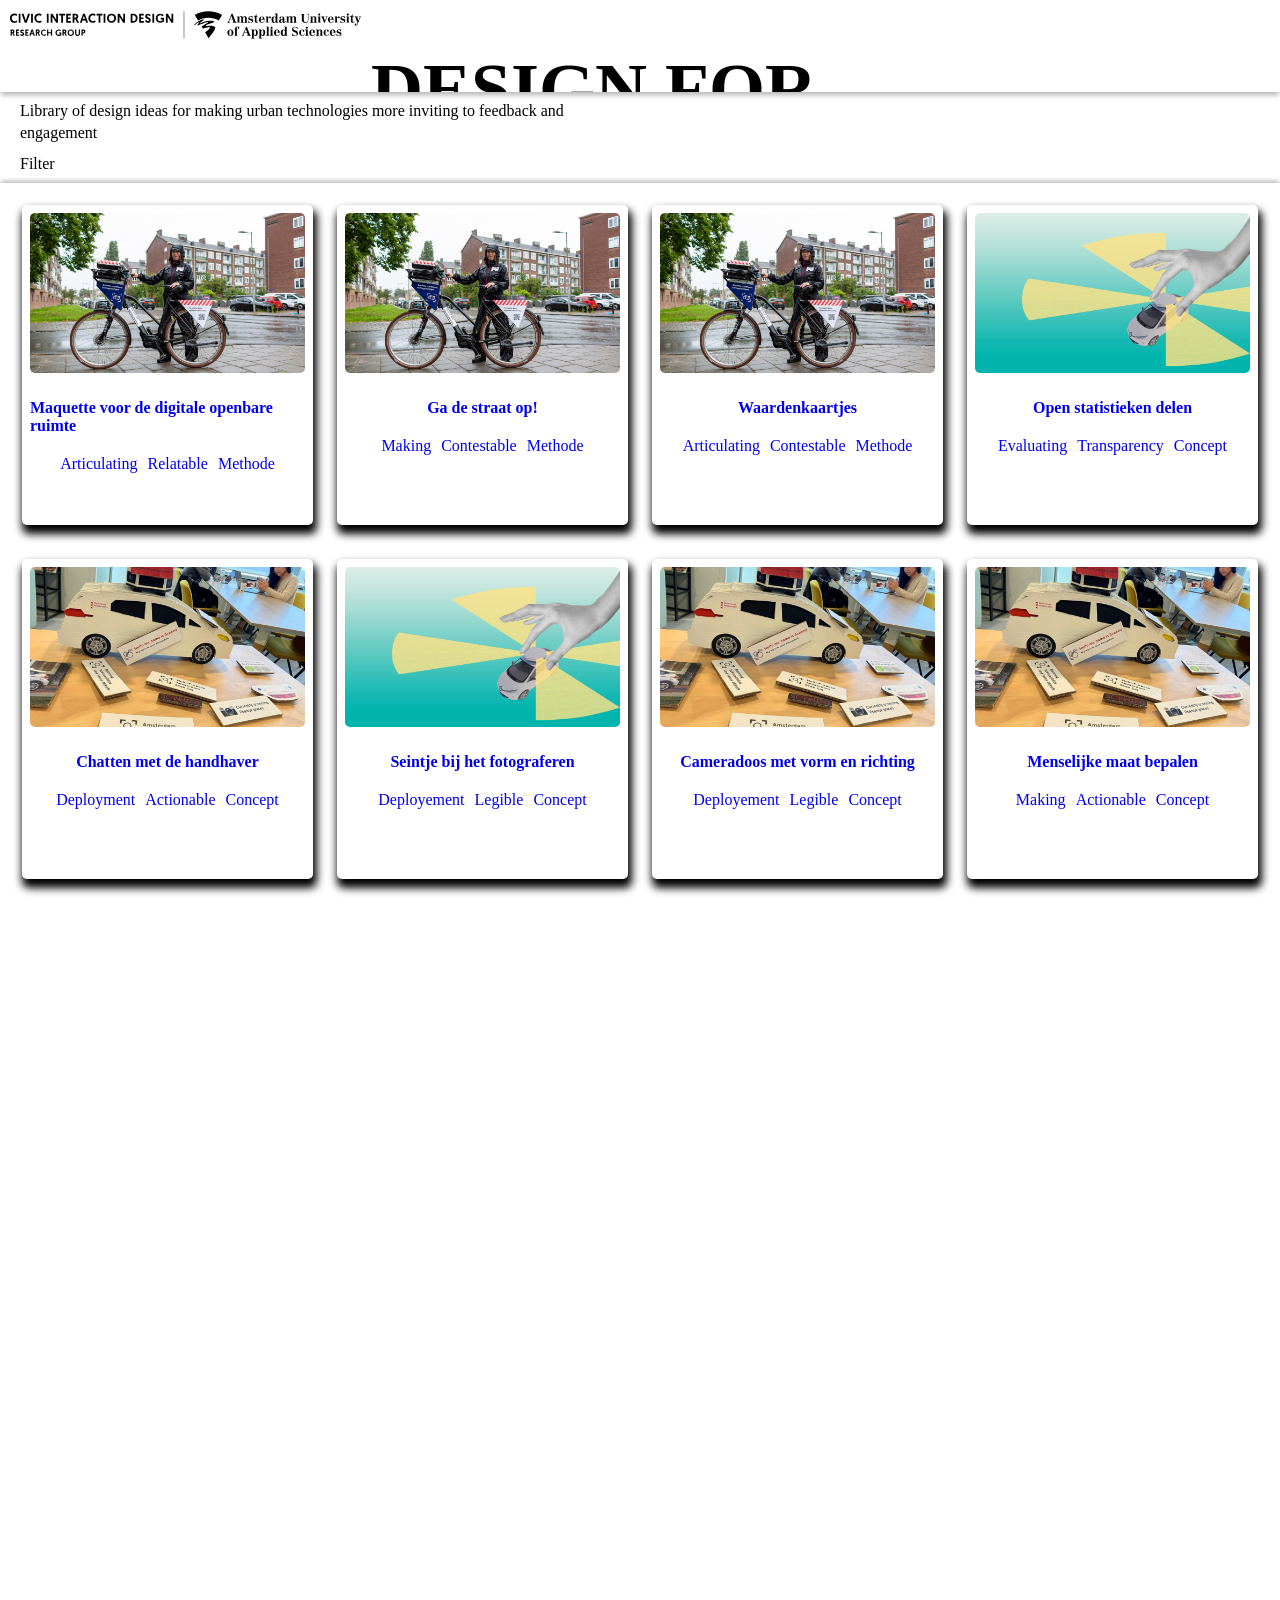
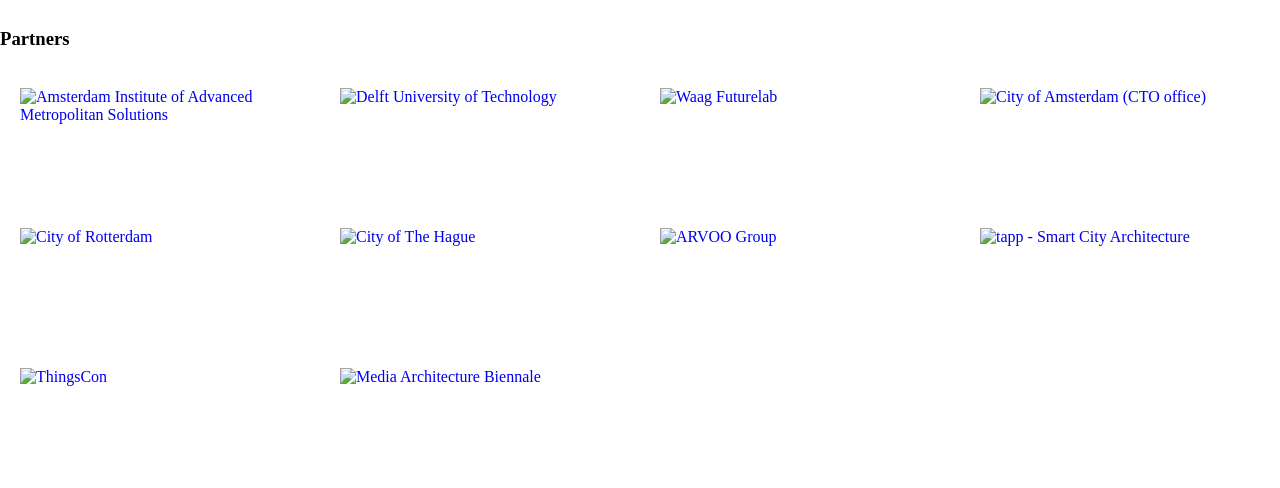
==== commit 0c2f1d83: "downloadicon toegevoegd" ====
--- a/index.html
+++ b/index.html
@@ -20,13 +20,21 @@
             <button class="bttn filter-btn">Filter</button>
             <div class="dropdown-content">
                 <button id="all" class="bttn all">All</button>
+                <button id="articulating" class="bttn btn-process">Articulating</button>
+                <button id ="making" class="bttn btn-process">Making</button>
+                <button id = "evaluating" class="bttn btn-process">Evaluating</button>
+                <button id ="deployement" class="bttn btn-process">Deployment</button>
+                <button id="relatable" class="bttn btn-participatie">Relatable</button>
+                <button id = "contestable" class="bttn btn-participatie">Contestable</button>
+                <button id = "transparency" class="bttn btn-participatie">Transparency</button>
+                <button id ="legible" class="bttn btn-participatie">Legible</button>
+                <button id = "actionable" class="bttn btn-participatie">Actionable</button>
                 <button id="methode "class="bttn btn-uitvoering">Methode</button>
-                <button id="articulating" class="bttn btn-process">Articulating</button>
-                <button id="relatable" class="bttn btn-participatie">Relatable</button>
+                <button id="methode "class="bttn btn-uitvoering">Concept</button>
             </div>
         </div>
     </section>
-<section class="case-studies">
+<section tabindex="0" class="case-studies">
     <article class="card-wrapper case-study5 methode" aria-label="Maquette Voor De Digitale Openbare Ruimite">
               <a class="card-link" href="detailpagina's/casestudy5.html">
               <div class="card">
--- a/styles.css
+++ b/styles.css
@@ -82,6 +82,7 @@
     }
 }
 
+
 /* filter styling */
 
 .filter-btn{
@@ -112,7 +113,7 @@
 .dropdown-content {
   display: none;
   /* position: absolute; */
-  margin: 10px;
+  margin: 15px;
   padding: 10px;
   min-width: 230px;
   z-index: 1;
@@ -164,6 +165,7 @@
   text-decoration: none;
 }
 
+
 /* Card styling */
 .case-studies {
   background: var(--color-primary);
@@ -178,7 +180,7 @@
   }
   @media screen and (min-width: 961px) {
     grid-template-columns: repeat(4, 1fr);
-    grid-template-rows: repeat(3, 1fr);
+    grid-template-rows: repeat(4, 1fr);
   }
 }
 
@@ -199,7 +201,7 @@
   }
 }
 
-.card{  
+.card{ 
   display: flex;
   flex-direction: column;
 }
